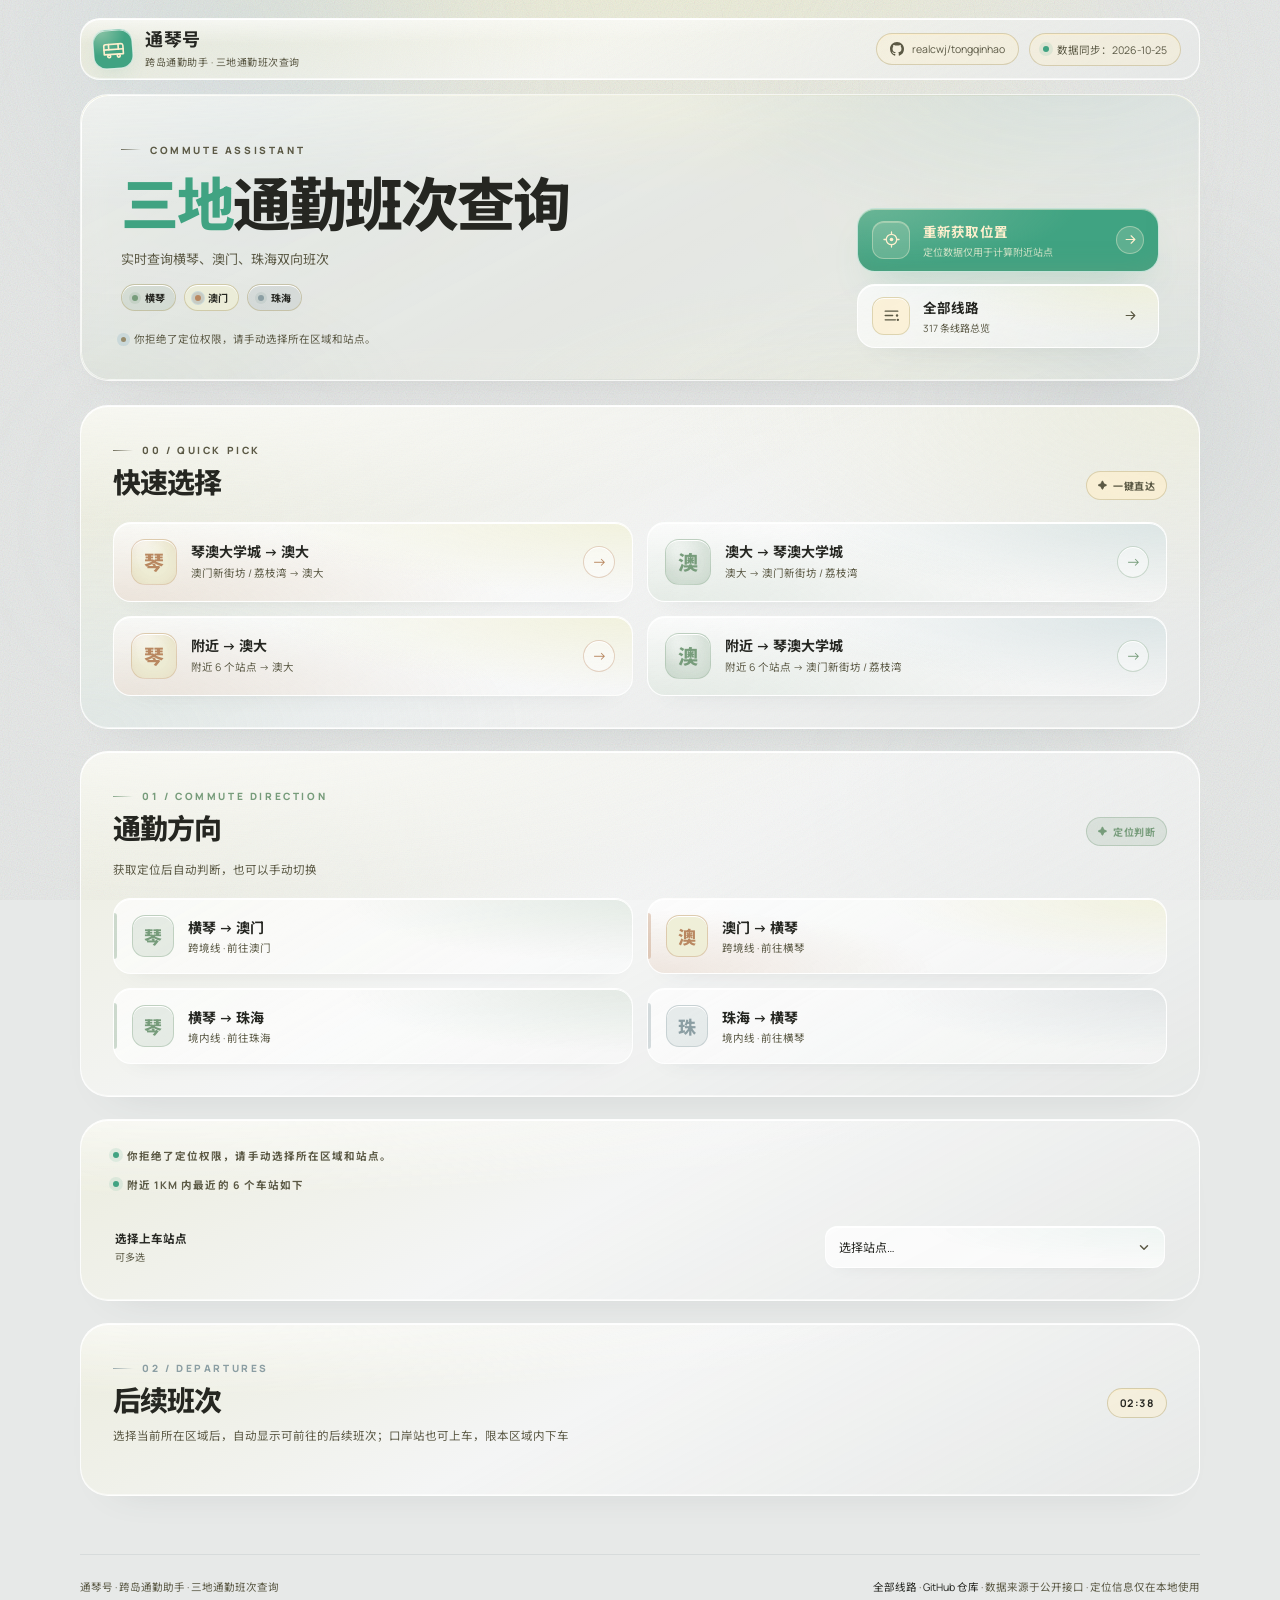
==== index.html @ 015ad330 "Add smooth expand and interaction animations Animate route and departure detail expansion with lazy " ====
<!doctype html>
<html lang="zh-CN">
<head>
  <meta charset="UTF-8" />
  <meta name="viewport" content="width=device-width, initial-scale=1.0" />
  <meta name="theme-color" content="#e7e9e8" />
  <meta name="color-scheme" content="light" />
  <meta name="description" content="通琴号跨境通勤实时站点与班次查询" />
  <title>通琴号 · 跨岛通勤助手</title>
  <link rel="preconnect" href="https://fonts.googleapis.com" />
  <link rel="preconnect" href="https://fonts.gstatic.com" crossorigin />
  <link href="https://fonts.googleapis.com/css2?family=Manrope:wght@400;500;600;700;800&family=Noto+Sans+SC:wght@400;500;600;700;800&display=swap" rel="stylesheet" />
  <link rel="stylesheet" href="styles.css?v=20261026-motion8" />
</head>
<body>
  <div class="ambient" aria-hidden="true">
    <span class="ambient__orb ambient__orb--mint"></span>
    <span class="ambient__orb ambient__orb--sky"></span>
    <span class="ambient__orb ambient__orb--lavender"></span>
    <span class="ambient__orb ambient__orb--peach"></span>
    <span class="ambient__orb ambient__orb--aqua"></span>
    <span class="ambient__orb ambient__orb--rose"></span>
  </div>
  <svg class="glass-defs" aria-hidden="true" focusable="false">
    <filter id="glass-distort" x="-15%" y="-15%" width="130%" height="130%">
      <feTurbulence type="fractalNoise" baseFrequency="0.006 0.011" numOctaves="2" seed="7" result="noise" />
      <feGaussianBlur in="noise" stdDeviation="1.4" result="soft" />
      <feDisplacementMap in="SourceGraphic" in2="soft" scale="30" xChannelSelector="R" yChannelSelector="G" />
    </filter>
  </svg>
  <div class="page-shell">
    <header class="hero">
      <nav class="topbar" aria-label="主导航">
        <a class="brand" href="./index.html" aria-label="通琴号首页">
          <span class="brand__mark" aria-hidden="true">
            <svg viewBox="0 0 24 24" fill="none" stroke="currentColor" stroke-width="1.7" stroke-linecap="round" stroke-linejoin="round" focusable="false">
              <path d="M4 6.5h16a2 2 0 0 1 2 2V17H2V8.5a2 2 0 0 1 2-2Z"></path>
              <path d="M2 12h20"></path>
              <path d="M7 6.5v5.5M17 6.5v5.5"></path>
              <circle cx="7" cy="18.8" r="1.5"></circle>
              <circle cx="17" cy="18.8" r="1.5"></circle>
            </svg>
          </span>
          <span>
            <strong>通琴号</strong>
            <small>跨岛通勤助手 · 三地通勤班次查询</small>
          </span>
        </a>
        <div class="topbar__actions">
          <a class="status-pill status-pill--link" href="https://github.com/realcwj/tongqinhao" target="_blank" rel="noopener">
            <svg class="status-pill__icon" viewBox="0 0 16 16" aria-hidden="true" focusable="false"><path fill="currentColor" d="M8 0C3.58 0 0 3.58 0 8c0 3.54 2.29 6.53 5.47 7.59.4.07.55-.17.55-.38 0-.19-.01-.82-.01-1.49-2.01.37-2.53-.49-2.69-.94-.09-.23-.48-.94-.82-1.13-.28-.15-.68-.52-.01-.53.63-.01 1.08.58 1.23.82.72 1.21 1.87.87 2.33.66.07-.52.28-.87.51-1.07-1.78-.2-3.64-.89-3.64-3.95 0-.87.31-1.59.82-2.15-.08-.2-.36-1.02.08-2.12 0 0 .67-.21 2.2.82.64-.18 1.32-.27 2-.27.68 0 1.36.09 2 .27 1.53-1.04 2.2-.82 2.2-.82.44 1.1.16 1.92.08 2.12.51.56.82 1.27.82 2.15 0 3.07-1.87 3.75-3.65 3.95.29.25.54.73.54 1.48 0 1.07-.01 1.93-.01 2.2 0 .21.15.46.55.38A8.012 8.012 0 0 0 16 8c0-4.42-3.58-8-8-8z"></path></svg>
            <span>realcwj/tongqinhao</span>
          </a>
          <a class="status-pill status-pill--link" data-sync-pill href="https://github.com/realcwj/tongqinhao/blob/main/processed.json" target="_blank" rel="noopener"><i></i><span data-sync-label>数据同步</span></a>
        </div>
      </nav>

      <div class="hero__content">
        <div class="hero__intro">
          <span class="section-kicker">COMMUTE ASSISTANT</span>
          <h1><em>三地</em>通勤班次查询</h1>
          <p>实时查询横琴、澳门、珠海双向班次</p>
          <div class="region-legend" aria-label="三地配色">
            <span class="region-legend__item region-legend__item--hengqin"><i></i>横琴</span>
            <span class="region-legend__item region-legend__item--macau"><i></i>澳门</span>
            <span class="region-legend__item region-legend__item--zhuhai"><i></i>珠海</span>
          </div>
        </div>
        <div class="hero-actions">
          <button class="location-button" id="locateButton" type="button">
            <span class="location-button__icon">
              <svg viewBox="0 0 24 24" fill="none" stroke="currentColor" stroke-width="1.6" stroke-linecap="round" aria-hidden="true" focusable="false"><circle cx="12" cy="12" r="6.6"/><path d="M12 2.5v3M12 18.5v3M2.5 12h3M18.5 12h3"/><circle cx="12" cy="12" r="2.3" fill="currentColor" stroke="none"/></svg>
            </span>
            <span><strong>刷新当前位置</strong><small>定位数据仅用于计算附近站点</small></span>
            <span class="location-button__arrow">
              <svg viewBox="0 0 24 24" fill="none" stroke="currentColor" stroke-width="1.8" stroke-linecap="round" stroke-linejoin="round" aria-hidden="true" focusable="false"><path d="M5 12h13M13 6l6 6-6 6"/></svg>
            </span>
          </button>
          <a class="routes-button" href="routes.html">
            <span class="routes-button__icon">
              <svg viewBox="0 0 24 24" fill="none" stroke="currentColor" stroke-width="1.6" stroke-linecap="round" stroke-linejoin="round" aria-hidden="true" focusable="false"><path d="M4 6.5h16M4 12h9.5M4 17.5h13"/><circle cx="19" cy="12" r="1.5" fill="currentColor" stroke="none"/><circle cx="20" cy="17.5" r="1.5" fill="currentColor" stroke="none"/></svg>
            </span>
            <span><strong>全部线路</strong><small id="routesButtonHint">线路总览</small></span>
            <span class="routes-button__arrow">
              <svg viewBox="0 0 24 24" fill="none" stroke="currentColor" stroke-width="1.8" stroke-linecap="round" stroke-linejoin="round" aria-hidden="true" focusable="false"><path d="M5 12h13M13 6l6 6-6 6"/></svg>
            </span>
          </a>
        </div>
        <div class="hero__hint" id="locationHint" data-config-text>开启定位后，为你推荐 {KM} 公里内最近的 {MAX} 个站点</div>
      </div>
    </header>

    <main class="main-content">
      <section class="section-block quick-section" aria-labelledby="quickTitle">
        <div class="section-heading">
          <div>
            <span class="section-kicker">00 / QUICK PICK</span>
            <h2 id="quickTitle">快速选择</h2>
          </div>
          <span class="ai-badge"><span>✦</span> 一键直达</span>
        </div>
        <div class="quick-actions">
          <button type="button" class="quick-option quick-option--macau" data-quick="university-to-uma">
            <span class="quick-option__flag">琴</span>
            <span><strong>琴澳大学城 → 澳大</strong><small>澳门新街坊 / 荔枝湾 → 澳大</small></span>
            <span class="quick-option__arrow">→</span>
          </button>
          <button type="button" class="quick-option quick-option--hengqin" data-quick="uma-to-university">
            <span class="quick-option__flag">澳</span>
            <span><strong>澳大 → 琴澳大学城</strong><small>澳大 → 澳门新街坊 / 荔枝湾</small></span>
            <span class="quick-option__arrow">→</span>
          </button>
          <button type="button" class="quick-option quick-option--macau quick-option--nearby" data-quick="nearby-to-uma">
            <span class="quick-option__flag">琴</span>
            <span><strong>附近 → 澳大</strong><small data-config-text>附近 {MAX} 个站点 → 澳大</small></span>
            <span class="quick-option__arrow">→</span>
          </button>
          <button type="button" class="quick-option quick-option--hengqin quick-option--nearby" data-quick="nearby-to-university">
            <span class="quick-option__flag">澳</span>
            <span><strong>附近 → 琴澳大学城</strong><small data-config-text>附近 {MAX} 个站点 → 澳门新街坊 / 荔枝湾</small></span>
            <span class="quick-option__arrow">→</span>
          </button>
        </div>
      </section>

      <section class="section-block region-section" aria-labelledby="regionTitle">
        <div class="section-heading">
          <div>
            <span class="section-kicker">01 / COMMUTE DIRECTION</span>
            <h2 id="regionTitle">通勤方向</h2>
          </div>
          <span class="ai-badge"><span>✦</span> 定位判断</span>
        </div>
        <p class="section-description" id="regionReason">获取定位后自动判断，也可以手动切换</p>
        <div class="direction-toggle" id="regionToggle" role="group" aria-label="出行方向">
          <button type="button" data-option="1-2" class="direction-option direction-option--hengqin">
            <span class="direction-option__flag">琴</span>
            <span><strong>横琴 → 澳门</strong><small>跨境线 · 前往澳门</small></span>
            <span class="direction-option__check">✓</span>
          </button>
          <button type="button" data-option="2-1" class="direction-option direction-option--macau">
            <span class="direction-option__flag">澳</span>
            <span><strong>澳门 → 横琴</strong><small>跨境线 · 前往横琴</small></span>
            <span class="direction-option__check">✓</span>
          </button>
          <button type="button" data-option="1-3" class="direction-option direction-option--hengqin">
            <span class="direction-option__flag">琴</span>
            <span><strong>横琴 → 珠海</strong><small>境内线 · 前往珠海</small></span>
            <span class="direction-option__check">✓</span>
          </button>
          <button type="button" data-option="3-1" class="direction-option direction-option--zhuhai">
            <span class="direction-option__flag">珠</span>
            <span><strong>珠海 → 横琴</strong><small>境内线 · 前往横琴</small></span>
            <span class="direction-option__check">✓</span>
          </button>
        </div>
      </section>

      <section class="section-block nearby-section" aria-labelledby="nearbyTitle">
        <div class="location-state" id="locationState" hidden>
          <span class="range-dot"></span>
          <span id="locationStateText">正在定位…</span>
        </div>

        <div class="section-heading section-heading--compact">
          <span class="range-label" data-config-text><span class="range-dot"></span> 附近 {KM}KM 内最近的 {MAX} 个车站如下</span>
        </div>

        <div class="empty-state" id="nearbyEmpty" hidden>
          <div class="empty-state__icon">⌁</div>
          <h3>附近暂无站点</h3>
          <p>请确认已允许浏览器访问定位，或尝试移动到通琴号站点附近。</p>
          <button class="text-button" id="retryLocationButton" type="button">重新获取位置 →</button>
        </div>

        <div class="station-grid" id="stationGrid"></div>

        <div class="manual-station" id="manualStationWrap">
          <div class="manual-station__label">
            <label for="stationPickerButton">选择上车站点</label>
            <small>可多选</small>
          </div>
          <div class="station-picker" id="stationPicker">
            <button class="station-picker__button" id="stationPickerButton" type="button" aria-expanded="false" aria-controls="stationPickerMenu">
              <span id="stationPickerValue">选择站点…</span>
              <span class="station-picker__chevron"><svg viewBox="0 0 16 16" fill="none" stroke="currentColor" stroke-width="1.7" stroke-linecap="round" stroke-linejoin="round" aria-hidden="true" focusable="false"><path d="m4 6.5 4 4 4-4"/></svg></span>
            </button>
            <div class="station-picker__menu" id="stationPickerMenu" hidden>
              <div class="station-picker__search">
                <span class="picker-search__icon"><svg viewBox="0 0 20 20" fill="none" stroke="currentColor" stroke-width="1.6" stroke-linecap="round" aria-hidden="true" focusable="false"><circle cx="9" cy="9" r="5.2"/><path d="m13 13 3.4 3.4"/></svg></span>
                <input id="stationPickerSearch" type="search" placeholder="搜索站点" autocomplete="off" />
              </div>
              <div class="station-picker__options" id="stationPickerOptions"></div>
            </div>
          </div>
        </div>

        <div class="manual-station manual-station--dropoff" id="manualDropOffWrap" hidden>
          <div class="manual-station__label">
            <label for="dropOffPickerButton">选择下车站点</label>
            <small>默认全部 · 可多选</small>
          </div>
          <div class="station-picker" id="dropOffPicker">
            <button class="station-picker__button" id="dropOffPickerButton" type="button" aria-expanded="false" aria-controls="dropOffPickerMenu">
              <span id="dropOffPickerValue">全部站点…</span>
              <span class="station-picker__chevron"><svg viewBox="0 0 16 16" fill="none" stroke="currentColor" stroke-width="1.7" stroke-linecap="round" stroke-linejoin="round" aria-hidden="true" focusable="false"><path d="m4 6.5 4 4 4-4"/></svg></span>
            </button>
            <div class="station-picker__menu" id="dropOffPickerMenu" hidden>
              <div class="station-picker__search">
                <span class="picker-search__icon"><svg viewBox="0 0 20 20" fill="none" stroke="currentColor" stroke-width="1.6" stroke-linecap="round" aria-hidden="true" focusable="false"><circle cx="9" cy="9" r="5.2"/><path d="m13 13 3.4 3.4"/></svg></span>
                <input id="dropOffPickerSearch" type="search" placeholder="搜索站点" autocomplete="off" />
              </div>
              <div class="station-picker__options" id="dropOffPickerOptions"></div>
            </div>
          </div>
        </div>
      </section>

      <section class="section-block departures-section" aria-labelledby="departuresTitle">
        <div class="section-heading section-heading--departures">
          <div>
            <span class="section-kicker">02 / DEPARTURES</span>
            <h2 id="departuresTitle">后续班次</h2>
          </div>
          <span class="clock-label" id="currentTime">--:--</span>
        </div>

        <p class="section-description departure-direction-note" id="departureDirectionNote">选择当前所在区域后，自动显示可前往的后续班次；口岸站也可上车，限本区域内下车</p>
        <div class="selected-context" id="selectedContext"></div>
        <div class="departure-list" id="departureList"></div>
        <div class="empty-state empty-state--compact" id="departureEmpty" hidden>
          <div class="empty-state__icon">☼</div>
          <h3>今天暂无后续班次</h3>
          <p>可以切换方向或选择其他站点试试。</p>
        </div>
      </section>
    </main>

    <footer class="footer">
      <span>通琴号 · 跨岛通勤助手 · 三地通勤班次查询</span>
      <span><a href="routes.html">全部线路</a> · <a href="https://github.com/realcwj/tongqinhao" target="_blank" rel="noopener">GitHub 仓库</a> · 数据来源于公开接口 · 定位信息仅在本地使用</span>
    </footer>
  </div>

  <script src="config.js?v=20261026-palette-unify1" defer></script>
  <script src="app-v2.js?v=20261026-motion4" defer></script>
</body>
</html>
---- styles.css ----
/* ============================================================
   通琴号 · 宋瓷雅色
   色卡：#8B9EA3 / #C3D5D7 / #879F88 / #40A382 / #779C7B
        #EFEFD5 / #E7E9E8 / #888888 / #B98861 / #9C9253 / #252621
        强调色阶：#5B5945 / #978B6B / #B6A97B / #FDEFCD
   ============================================================ */

:root {
  color-scheme: light;

  --font-sans: "Manrope", "Noto Sans SC", -apple-system, BlinkMacSystemFont, "Segoe UI", sans-serif;

  --porcelain: #e7e9e8;
  --mist: #c3d5d7;
  --cream: #efefd5;
  --sage: #879f88;
  --jade: #40a382;
  --bluegray: #8b9ea3;
  --olive: #9c9253;
  --terracotta: #b98861;
  --gray: #888888;

  /* 深橄榄强调色阶：用于避免浅色文字看不清 */
  --olive-deep: #5b5945;
  --olive-mid: #978b6b;
  --sand: #b6a97b;
  --paper-warm: #fdefcd;

  /* 文本：正文使用 #252621，辅助文字使用深橄榄 */
  --ink: #252621;
  --ink-soft: #252621;
  --muted: #5b5945;
  --faint: #978b6b;
  --line: rgba(91, 89, 69, .16);

  /* 统一选中态：任何可选项选中后都是同一种实心玉绿 */
  --selected-fill: var(--jade);
  --selected-text: var(--paper-warm);
  --selected-subtext: var(--cream);
  --selected-shadow: rgba(37, 38, 33, .24);

  --macau: var(--jade);
  --macau-deep: var(--jade);
  --macau-fill: var(--jade);
  --macau-fill-deep: var(--sage);
  --macau-soft: rgba(64, 163, 130, .14);
  --macau-border: rgba(64, 163, 130, .34);

  --hengqin: #779c7b;
  --hengqin-deep: #779c7b;
  --hengqin-fill: #779c7b;
  --hengqin-fill-deep: #879f88;
  --hengqin-soft: rgba(119, 156, 123, .16);
  --hengqin-border: rgba(119, 156, 123, .34);

  --zhuhai: var(--bluegray);
  --zhuhai-deep: var(--bluegray);
  --zhuhai-fill: var(--bluegray);
  --zhuhai-fill-deep: var(--bluegray);
  --zhuhai-soft: rgba(139, 158, 163, .18);
  --zhuhai-border: rgba(139, 158, 163, .34);

  --gold: var(--olive-deep);
  --gold-bright: var(--olive-mid);
  --gold-soft: rgba(253, 239, 205, .72);
  --gold-border: rgba(182, 169, 123, .45);

  --region-macau: var(--terracotta);
  --region-macau-deep: var(--terracotta);
  --region-macau-fill: var(--terracotta);
  --region-macau-fill-deep: var(--terracotta);
  --region-macau-soft: rgba(185, 136, 97, .18);
  --region-macau-border: rgba(185, 136, 97, .36);

  --danger: var(--terracotta);
  --radius-xl: 28px;
  --radius-lg: 22px;
  --radius-md: 16px;
  --radius-sm: 12px;

  --glass-blur: blur(14px) saturate(130%) brightness(1.02);
  --glass-shadow:
    inset 0 1px 0 rgba(239, 239, 213, .95),
    inset 0 -1px 0 rgba(231, 233, 232, .6),
    inset 0 0 0 1px rgba(239, 239, 213, .32),
    0 30px 60px -40px rgba(136, 136, 136, .2),
    0 8px 18px -14px rgba(136, 136, 136, .1);
  --ease: cubic-bezier(.22, .61, .36, 1);

  font-family: var(--font-sans);
}

* { box-sizing: border-box; }

html {
  background: #e7e9e8;
  scroll-behavior: smooth;
}

body {
  min-height: 100vh;
  margin: 0;
  color: var(--ink);
  background: transparent;
  font-family: var(--font-sans);
  -webkit-font-smoothing: antialiased;
  text-rendering: optimizeLegibility;
}

button, select { font: inherit; }
button {
  padding: 0;
  border: 0;
  color: inherit;
  background: none;
  cursor: pointer;
}
a { color: inherit; text-decoration: none; }
button,
a {
  -webkit-tap-highlight-color: transparent;
  touch-action: manipulation;
}
svg { display: block; }
[hidden] { display: none !important; }

::selection {
  color: var(--cream);
  background: rgba(64, 163, 130, .8);
}

:where(a, button, input):focus-visible {
  outline: 2px solid var(--gold);
  outline-offset: 3px;
}

.glass-defs {
  position: absolute;
  width: 0;
  height: 0;
  overflow: hidden;
}

/* ============================================================
   背景：宋瓷青灰、奶油与玉色，克制不堆砌
   ============================================================ */

.ambient {
  position: fixed;
  inset: 0;
  z-index: -1;
  overflow: hidden;
  pointer-events: none;
  background:
    radial-gradient(120% 92% at 50% -16%, #efefd5 0%, #e7e9e8 40%, #e7e9e8 100%);
}

.ambient::before {
  content: "";
  position: absolute;
  inset: 0;
  background:
    radial-gradient(58% 44% at 50% -14%, rgba(239, 239, 213, .62), transparent 70%);
}

.ambient::after {
  content: "";
  position: absolute;
  inset: 0;
  background-image:
    repeating-radial-gradient(circle at 14% 16%, rgba(84, 104, 106, .045) 0 1px, transparent 1px 62px),
    repeating-radial-gradient(circle at 86% 78%, rgba(136, 136, 136, .04) 0 1px, transparent 1px 84px),
    url("data:image/svg+xml,%3Csvg xmlns='http://www.w3.org/2000/svg' width='180' height='180'%3E%3Cfilter id='n'%3E%3CfeTurbulence type='fractalNoise' baseFrequency='0.86' numOctaves='2' stitchTiles='stitch'/%3E%3C/filter%3E%3Crect width='180' height='180' filter='url(%23n)' opacity='0.55'/%3E%3C/svg%3E");
  background-size: auto, auto, 180px 180px;
  opacity: .32;
  mix-blend-mode: multiply;
}

.ambient__orb {
  position: absolute;
  border-radius: 50%;
  filter: blur(58px);
  will-change: transform;
  transform: translateZ(0);
}

.ambient__orb--mint {
  top: -16vw;
  left: 1vw;
  width: min(38vw, 540px);
  aspect-ratio: 1;
  opacity: .42;
  background: radial-gradient(circle at 48% 48%, rgba(195, 213, 215, .9), rgba(195, 213, 215, .24) 56%, transparent 74%);
  animation: orbDriftA 38s ease-in-out infinite alternate;
}

.ambient__orb--sky {
  top: -12vh;
  right: 5vw;
  width: min(36vw, 520px);
  aspect-ratio: 1;
  opacity: .2;
  background: radial-gradient(circle at 50% 50%, rgba(239, 239, 213, .8), rgba(239, 239, 213, .2) 56%, transparent 74%);
  animation: orbDriftB 44s ease-in-out infinite alternate;
}

.ambient__orb--lavender {
  top: 25vh;
  right: -4vw;
  width: min(30vw, 430px);
  aspect-ratio: 1;
  opacity: .18;
  background: radial-gradient(circle at 50% 50%, rgba(139, 158, 163, .82), rgba(139, 158, 163, .2) 56%, transparent 74%);
  animation: orbDriftC 40s ease-in-out infinite alternate;
}

.ambient__orb--peach {
  top: 35vh;
  left: -2vw;
  width: min(32vw, 460px);
  aspect-ratio: 1;
  opacity: .05;
  background: radial-gradient(circle at 50% 50%, rgba(195, 213, 215, .72), rgba(195, 213, 215, .16) 56%, transparent 74%);
  animation: orbDriftB 46s ease-in-out infinite alternate-reverse;
}

.ambient__orb--aqua {
  top: 66vh;
  right: 7vw;
  width: min(30vw, 430px);
  aspect-ratio: 1;
  opacity: .05;
  background: radial-gradient(circle at 50% 50%, rgba(139, 158, 163, .7), rgba(139, 158, 163, .16) 56%, transparent 74%);
  animation: orbDriftC 42s ease-in-out infinite alternate;
}

.ambient__orb--rose {
  top: 82vh;
  left: 11vw;
  width: min(24vw, 360px);
  aspect-ratio: 1;
  opacity: .04;
  background: radial-gradient(circle at 50% 50%, rgba(139, 158, 163, .7), rgba(139, 158, 163, .16) 56%, transparent 74%);
  animation: orbDriftA 48s ease-in-out infinite alternate-reverse;
}

@keyframes orbDriftA {
  from { transform: translate3d(-2%, -2%, 0) scale(1); }
  to { transform: translate3d(5%, 4%, 0) scale(1.08); }
}
@keyframes orbDriftB {
  from { transform: translate3d(2%, -3%, 0) scale(1.04); }
  to { transform: translate3d(-5%, 4%, 0) scale(1); }
}
@keyframes orbDriftC {
  from { transform: translate3d(-3%, 2%, 0) scale(1.02); }
  to { transform: translate3d(4%, -4%, 0) scale(1.09); }
}

@keyframes uiRise {
  from { opacity: 0; transform: translateY(14px); }
  to { opacity: 1; transform: none; }
}

@keyframes panelIn {
  from { opacity: 0; transform: translateY(-6px); }
  to { opacity: 1; transform: none; }
}

@keyframes checkPop {
  from { opacity: 0; transform: translateX(-2px) scale(.5); }
  to { opacity: 1; transform: none; }
}

@keyframes softIn {
  from { opacity: .45; transform: translateY(6px); }
  to { opacity: 1; transform: none; }
}

.page-shell {
  min-height: 100vh;
  padding-bottom: 12px;
}

/* ============================================================
   玻璃面板
   ============================================================ */

.hero__content,
.routes-hero__content,
.route-toolbar {
  position: relative;
  border: 1px solid rgba(255, 255, 255, .62);
  background:
    radial-gradient(130% 100% at 6% -18%, rgba(255, 255, 255, .55), rgba(255, 255, 255, 0) 56%),
    radial-gradient(80% 95% at 100% 112%, rgba(195, 213, 215, .16), rgba(195, 213, 215, 0) 62%),
    linear-gradient(152deg, rgba(255, 255, 255, .18), rgba(255, 255, 255, .04) 52%, rgba(255, 255, 255, .10)),
    rgba(239, 239, 213, .10);
  box-shadow: var(--glass-shadow);
  backdrop-filter: var(--glass-blur);
  -webkit-backdrop-filter: var(--glass-blur);
}

.hero__content::before,
.routes-hero__content::before,
.route-toolbar::before {
  content: "";
  position: absolute;
  inset: 0;
  z-index: 3;
  padding: 1px;
  border-radius: inherit;
  background: linear-gradient(135deg,
    rgba(255, 255, 255, 1),
    rgba(255, 255, 255, .48) 28%,
    rgba(84, 104, 106, .10) 64%,
    rgba(255, 255, 255, .78));
  -webkit-mask: linear-gradient(#000 0 0) content-box, linear-gradient(#000 0 0);
  -webkit-mask-composite: xor;
  mask: linear-gradient(#000 0 0) content-box, linear-gradient(#000 0 0);
  mask-composite: exclude;
  pointer-events: none;
}

/* 只用折射点缀关键玻璃面，避免每个面板都叠加滤镜 */
@supports (backdrop-filter: url(#glass-distort)) {
  .hero__content,
  .routes-hero__content {
    backdrop-filter: url(#glass-distort) blur(14px) saturate(140%) brightness(1.02);
    -webkit-backdrop-filter: url(#glass-distort) blur(14px) saturate(140%) brightness(1.02);
  }
}

/* 瓷面：近不透明的淡奶油 / 青灰渐变，无 backdrop-filter */
.topbar,
.section-block {
  position: relative;
  border: 1px solid rgba(255, 255, 255, .85);
  background:
    radial-gradient(120% 100% at 8% -18%, rgba(255, 255, 255, .9), transparent 60%),
    linear-gradient(152deg, rgba(239, 239, 213, .55), rgba(255, 255, 255, .55) 46%, rgba(231, 233, 232, .72));
  box-shadow:
    inset 0 1px 0 #fff,
    inset 0 -1px 0 rgba(255, 255, 255, .55),
    0 22px 44px -38px rgba(66, 84, 86, .24);
}

/* ============================================================
   顶栏 / 品牌
   ============================================================ */

.hero,
.routes-hero { position: relative; }

.topbar {
  display: flex;
  align-items: center;
  justify-content: space-between;
  gap: 18px;
  width: min(1120px, calc(100% - 40px));
  margin: 18px auto 0;
  padding: 10px 18px 10px 12px;
  border-radius: 20px;
}

.topbar__actions {
  display: flex;
  align-items: center;
  gap: 10px;
  min-width: 0;
}

.brand {
  display: inline-flex;
  align-items: center;
  gap: 12px;
  min-width: 0;
  color: var(--ink);
  text-decoration: none;
}

.brand > span:last-child { min-width: 0; }

.brand__mark {
  display: grid;
  place-items: center;
  flex: none;
  width: 40px;
  height: 40px;
  border: 1px solid rgba(255, 255, 255, .72);
  border-radius: 13px;
  color: var(--selected-text);
  background:
    radial-gradient(120% 120% at 20% 0%, rgba(239, 239, 213, .42), transparent 55%),
    #40a382;
  box-shadow:
    inset 0 1px 0 rgba(255, 255, 255, .65),
    0 10px 22px -12px rgba(64, 163, 130, .42);
  transform: rotate(-4deg);
  transition: transform .3s var(--ease);
}

.brand:hover .brand__mark { transform: rotate(0deg) scale(1.03); }

.brand__mark svg { width: 23px; height: 23px; }

.brand strong {
  display: block;
  color: var(--ink);
  font-size: 18px;
  letter-spacing: .03em;
  line-height: 1.2;
}

.brand small {
  display: block;
  margin-top: 3px;
  overflow: hidden;
  color: var(--muted);
  font-size: 10px;
  letter-spacing: .05em;
  text-overflow: ellipsis;
  white-space: nowrap;
}

.status-pill {
  display: flex;
  align-items: center;
  gap: 8px;
  border: 1px solid rgba(182, 169, 123, .48);
  border-radius: 999px;
  padding: 8px 13px;
  color: var(--muted);
  background: rgba(253, 239, 205, .4);
  box-shadow: inset 0 1px 0 rgba(253, 239, 205, .9);
  font-size: 10.5px;
  white-space: nowrap;
}

.status-pill--link {
  text-decoration: none;
  transition: color .22s, border-color .22s, background .22s, box-shadow .22s;
}

.status-pill--link:hover {
  color: var(--macau-deep);
  border-color: rgba(64, 163, 130, .35);
  background: rgba(255, 255, 255, .7);
  box-shadow:
    inset 0 1px 0 #fff,
    0 12px 24px -16px rgba(64, 163, 130, .35);}

.status-pill__icon { width: 14px; height: 14px; flex: none; }

.status-pill i,
.range-dot {
  display: inline-block;
  width: 6px;
  height: 6px;
  flex: none;
  border-radius: 50%;
  background: var(--macau);
  box-shadow: 0 0 0 4px rgba(64, 163, 130, .12);
}

.status-pill i { animation: livePulse 2.6s ease-in-out infinite; }

@keyframes livePulse {
  0%, 100% { box-shadow: 0 0 0 4px rgba(64, 163, 130, .12); }
  50% { box-shadow: 0 0 0 7px rgba(64, 163, 130, .03); }
}

/* ============================================================
   Hero
   ============================================================ */

.hero__content,
.routes-hero__content {
  width: min(1120px, calc(100% - 40px));
  margin: 14px auto 0;
  padding: 38px 40px 32px;
  border-radius: var(--radius-xl);
}

.hero__content {
  display: grid;
  grid-template-columns: minmax(0, 1fr) 302px;
  grid-template-areas:
    "intro actions"
    "hint actions";
  align-items: end;
  column-gap: 48px;
}

.hero__content::after,
.routes-hero__content::after {
  content: "";
  position: absolute;
  inset: 0;
  z-index: 0;
  border-radius: inherit;
  background:
    radial-gradient(58% 92% at 88% -6%, rgba(195, 213, 215, .4), transparent 60%),
    radial-gradient(46% 72% at 0% 104%, rgba(119, 156, 123, .08), transparent 66%),
    radial-gradient(50% 70% at 68% 112%, rgba(239, 239, 213, .3), transparent 66%);
  pointer-events: none;
}

.hero__content > *,
.routes-hero__content > * {
  position: relative;
  z-index: 1;
}

.hero__intro { grid-area: intro; min-width: 0; }

.section-kicker {
  display: inline-flex;
  align-items: center;
  gap: 9px;
  color: var(--gold);
  font-size: 10px;
  font-weight: 800;
  letter-spacing: .26em;
  white-space: nowrap;
}

.section-kicker::before {
  content: "";
  width: 20px;
  height: 1px;
  flex: none;
  background: linear-gradient(90deg, currentColor, transparent);
  opacity: .85;
}

h1, h2, h3, p { margin: 0; }

h1 {
  max-width: 660px;
  margin-top: 16px;
  color: var(--ink);
  font-size: clamp(34px, 4.6vw, 58px);
  font-weight: 800;
  line-height: 1.06;
  letter-spacing: -.035em;
  text-wrap: balance;
}

h1 em {
  color: var(--macau-deep);
  font-style: normal;
}

.hero__intro p {
  max-width: 520px;
  margin-top: 14px;
  color: var(--muted);
  font-size: 13px;
  line-height: 1.7;
}

.region-legend {
  display: flex;
  flex-wrap: wrap;
  gap: 8px;
  margin-top: 14px;
}

.region-legend__item {
  display: inline-flex;
  align-items: center;
  gap: 7px;
  padding: 5px 10px;
  border: 1px solid rgba(182, 169, 123, .5);
  border-radius: 999px;
  color: var(--ink-soft);
  background: rgba(255, 255, 255, .38);
  box-shadow: inset 0 1px 0 #fff;
  font-size: 10px;
  font-weight: 700;
}

.region-legend__item i {
  width: 6px;
  height: 6px;
  flex: none;
  border-radius: 50%;
  background: var(--hengqin);
  box-shadow: 0 0 0 3px var(--hengqin-soft);
}

.region-legend__item--macau i {
  background: var(--region-macau);
  box-shadow:
    0 0 0 3px var(--region-macau-soft),
    0 0 0 4px rgba(195, 213, 215, .8);
}

.region-legend__item--hengqin {
  background: rgba(119, 156, 123, .14);
}

.region-legend__item--macau {
  background: rgba(239, 239, 213, .72);
}

.region-legend__item--zhuhai {
  background: rgba(139, 158, 163, .16);
}

.region-legend__item--zhuhai i {
  background: var(--zhuhai);
  box-shadow: 0 0 0 3px var(--zhuhai-soft);
}

.hero-actions {
  grid-area: actions;
  display: flex;
  flex-direction: column;
  gap: 12px;
  min-width: 0;
}

.hero-actions .location-button,
.hero-actions .routes-button {
  width: 100%;
  flex: none;
}

.location-button,
.routes-button {
  position: relative;
  display: flex;
  align-items: center;
  gap: 13px;
  min-width: 0;
  border-radius: 18px;
  padding: 12px 14px;
  text-align: left;
  overflow: hidden;
  transition: transform .26s var(--ease), box-shadow .26s var(--ease), border-color .26s, background .26s;
}

.location-button {
  border: 1px solid rgba(255, 255, 255, .68);
  color: var(--selected-text);
  background:
    radial-gradient(130% 170% at 0% 0%, rgba(239, 239, 213, .24), transparent 56%),
    var(--selected-fill);
  box-shadow:
    inset 0 1px 0 rgba(239, 239, 213, .55),
    inset 0 -18px 30px -24px rgba(119, 156, 123, .5),
    0 20px 40px -20px rgba(64, 163, 130, .4);
}

.location-button:hover {
  transform: translateY(-2px);
  box-shadow:
    inset 0 1px 0 rgba(255, 255, 255, .65),
    inset 0 -18px 30px -24px rgba(0, 62, 48, .8),
    0 26px 48px -20px rgba(64, 163, 130, .5);
}

.location-button:disabled {
  cursor: progress;
  opacity: .82;
  transform: none;
}

.location-button__icon,
.routes-button__icon {
  display: grid;
  place-items: center;
  flex: none;
  width: 38px;
  height: 38px;
  border-radius: 12px;
}

.location-button__icon {
  border: 1px solid rgba(239, 239, 213, .4);
  background: rgba(239, 239, 213, .18);
  box-shadow: inset 0 1px 0 rgba(239, 239, 213, .35);
  color: var(--selected-text);
}

.location-button__icon svg { width: 19px; height: 19px; }

.location-button > span:nth-child(2),
.routes-button > span:nth-child(2) {
  min-width: 0;
  overflow: hidden;
}

.location-button strong,
.location-button small,
.routes-button strong,
.routes-button small { display: block; }

.location-button strong,
.routes-button strong {
  overflow: hidden;
  font-size: 13.5px;
  letter-spacing: .01em;
  text-overflow: ellipsis;
  white-space: nowrap;
}

.location-button strong { color: var(--selected-text); }

.location-button small {
  margin-top: 3px;
  overflow: hidden;
  color: rgba(239, 239, 213, .8);
  font-size: 10px;
  text-overflow: ellipsis;
  white-space: nowrap;
}

.location-button__arrow,
.routes-button__arrow {
  display: grid;
  place-items: center;
  flex: none;
  width: 28px;
  height: 28px;
  margin-left: auto;
  border-radius: 50%;
  transition: transform .26s var(--ease), background .26s;
}

.location-button__arrow {
  border: 1px solid rgba(239, 239, 213, .4);
  color: var(--selected-text);
  background: rgba(239, 239, 213, .18);
}

.location-button__arrow svg,
.routes-button__arrow svg { width: 15px; height: 15px; }

.location-button:hover .location-button__arrow,
.routes-button:hover .routes-button__arrow { transform: translateX(2px); }

.routes-button {
  border: 1px solid rgba(255, 255, 255, .9);
  color: var(--ink);
  text-decoration: none;
  background:
    radial-gradient(120% 150% at 100% 0%, rgba(239, 239, 213, .7), transparent 58%),
    linear-gradient(150deg, rgba(255, 255, 255, .68), rgba(255, 255, 255, .4));
  box-shadow:
    inset 0 1px 0 #fff,
    0 16px 32px -26px rgba(66, 84, 86, .3);
}

.routes-button:hover {
  transform: translateY(-2px);
  border-color: rgba(156, 146, 83, .36);
  background:
    radial-gradient(120% 150% at 100% 0%, rgba(239, 239, 213, .9), transparent 58%),
    linear-gradient(150deg, rgba(255, 255, 255, .78), rgba(255, 255, 255, .5));
  box-shadow:
    inset 0 1px 0 #fff,
    0 22px 40px -24px rgba(66, 84, 86, .3);
}

.routes-button__icon {
  border: 1px solid rgba(156, 146, 83, .3);
  color: var(--gold);
  background: var(--gold-soft);
  box-shadow: inset 0 1px 0 rgba(255, 255, 255, .8);
}

.routes-button__icon svg { width: 19px; height: 19px; }

.routes-button strong { color: var(--ink); }

.routes-button small {
  margin-top: 3px;
  overflow: hidden;
  color: var(--muted);
  font-size: 10px;
  text-overflow: ellipsis;
  white-space: nowrap;
}

.routes-button__arrow { color: var(--gold); }

.hero__hint {
  grid-area: hint;
  display: flex;
  align-items: center;
  gap: 8px;
  margin-top: 20px;
  color: var(--muted);
  font-size: 10.5px;
  line-height: 1.6;
}

.hero__hint::before {
  content: "";
  width: 5px;
  height: 5px;
  flex: none;
  border-radius: 50%;
  background: var(--gold-bright);
  box-shadow: 0 0 0 4px rgba(195, 213, 215, .8);
}

/* ============================================================
   主体
   ============================================================ */

.main-content {
  display: grid;
  gap: 22px;
  width: min(1120px, calc(100% - 40px));
  margin: 24px auto 0;
  padding: 0 0 58px;
}

.section-block {
  margin: 0;
  padding: 28px 32px 32px;
  border-radius: var(--radius-xl);
}

.section-block > * {
  position: relative;
  z-index: 1;
}

/* 附近站点面板需要盖住下方班次面板，避免展开的站点菜单被遮住 */
.nearby-section { z-index: 5; }

.section-heading {
  display: flex;
  align-items: flex-end;
  justify-content: space-between;
  gap: 20px;
  margin-bottom: 22px;
}

.section-heading--compact { margin-bottom: 16px; }

h2 {
  margin-top: 9px;
  color: var(--ink);
  font-size: clamp(22px, 2.3vw, 28px);
  font-weight: 800;
  letter-spacing: -.03em;
  line-height: 1.2;
}

.range-label,
.clock-label {
  display: inline-flex;
  align-items: center;
  gap: 8px;
  color: var(--muted);
  font-size: 10.5px;
  font-weight: 700;
  letter-spacing: .1em;
}

.clock-label {
  padding: 7px 12px;
  border: 1px solid rgba(182, 169, 123, .5);
  border-radius: 999px;
  color: var(--ink-soft);
  background: rgba(253, 239, 205, .5);
  box-shadow: inset 0 1px 0 rgba(253, 239, 205, .9);
  font-variant-numeric: tabular-nums;
  letter-spacing: .04em;
}

.location-state {
  display: flex;
  align-items: center;
  gap: 8px;
  margin: 0 0 14px;
  color: var(--muted);
  font-size: 10.5px;
  font-weight: 700;
  letter-spacing: .1em;
}

.ai-badge {
  display: inline-flex;
  align-items: center;
  gap: 6px;
  padding: 6px 11px;
  border: 1px solid var(--gold-border);
  border-radius: 999px;
  color: var(--gold);
  background: var(--gold-soft);
  font-size: 10px;
  font-weight: 700;
  letter-spacing: .04em;
  white-space: nowrap;
}

.ai-badge span { font-size: 9px; }

.section-description {
  margin: -8px 0 18px;
  color: var(--muted);
  font-size: 11.5px;
  line-height: 1.7;
}

.region-section .section-kicker { color: var(--hengqin-deep); }

.region-section .ai-badge {
  color: var(--hengqin-deep);
  border-color: var(--hengqin-border);
  background: var(--hengqin-soft);
}

.departures-section .section-kicker { color: var(--zhuhai-deep); }

.routes-main .route-results-heading .section-kicker { color: var(--zhuhai-deep); }

/* ============================================================
   快速选择
   ============================================================ */

.quick-section {
  background:
    radial-gradient(120% 90% at 8% -16%, rgba(255, 255, 255, .9), transparent 58%),
    radial-gradient(85% 120% at 100% 0%, rgba(239, 239, 213, .5), transparent 56%),
    radial-gradient(70% 110% at 0% 100%, rgba(195, 213, 215, .35), transparent 60%),
    linear-gradient(152deg, rgba(239, 239, 213, .6), rgba(255, 255, 255, .55) 48%, rgba(231, 233, 232, .74));
}

.quick-actions {
  display: grid;
  grid-template-columns: repeat(2, minmax(0, 1fr));
  gap: 14px;
}

.quick-option {
  --accent: var(--hengqin);
  --accent-soft: var(--hengqin-soft);
  --accent-border: var(--hengqin-border);
  position: relative;
  display: flex;
  align-items: center;
  gap: 14px;
  min-width: 0;
  padding: 16px 17px;
  border: 1px solid rgba(255, 255, 255, .9);
  border-radius: 18px;
  color: var(--ink);
  background:
    radial-gradient(120% 160% at 100% 0%, var(--accent-soft), transparent 58%),
    linear-gradient(150deg, rgba(255, 255, 255, .68), rgba(255, 255, 255, .42));
  box-shadow:
    inset 0 1px 0 #fff,
    0 14px 26px -24px rgba(66, 84, 86, .24);
  text-align: left;
  overflow: hidden;
  transition: transform .24s var(--ease), border-color .24s, box-shadow .24s, background .24s;
}

.quick-option--macau {
  --accent: var(--region-macau);
  --accent-soft: var(--region-macau-soft);
  --accent-border: var(--region-macau-border);
  background:
    radial-gradient(120% 160% at 100% 0%, rgba(239, 239, 213, .75), transparent 58%),
    radial-gradient(120% 160% at 0% 100%, var(--region-macau-soft), transparent 64%),
    linear-gradient(150deg, rgba(255, 255, 255, .7), rgba(255, 255, 255, .44));
}

.quick-option--hengqin {
  --accent: var(--hengqin);
  --accent-soft: var(--hengqin-soft);
  --accent-border: var(--hengqin-border);
  background:
    radial-gradient(120% 160% at 100% 0%, rgba(195, 213, 215, .5), transparent 60%),
    radial-gradient(120% 160% at 0% 100%, var(--hengqin-soft), transparent 64%),
    linear-gradient(150deg, rgba(255, 255, 255, .7), rgba(255, 255, 255, .44));
}

.quick-option:hover {
  transform: translateY(-2px);
  border-color: var(--accent-border);
  box-shadow:
    inset 0 1px 0 #fff,
    0 22px 38px -26px rgba(66, 84, 86, .3),
    0 0 0 1px var(--accent-soft);
}

.quick-option > span:not(.quick-option__flag):not(.quick-option__arrow) {
  min-width: 0;
}

.quick-option strong,
.quick-option small {
  display: block;
  overflow: hidden;
  text-overflow: ellipsis;
}

.quick-option strong {
  color: var(--ink);
  font-size: 14px;
  line-height: 1.4;
  white-space: normal;
}

.quick-option small {
  margin-top: 4px;
  color: var(--muted);
  font-size: 10.5px;
  line-height: 1.5;
}

.quick-option__flag {
  display: grid;
  place-items: center;
  flex: none;
  width: 46px;
  height: 46px;
  border: 1px solid var(--accent-border);
  border-radius: 14px;
  color: var(--accent);
  background:
    radial-gradient(120% 120% at 20% 0%, rgba(255, 255, 255, .8), transparent 60%),
    rgba(119, 156, 123, .16);
  box-shadow:
    inset 0 1px 0 #fff,
    inset 0 0 18px var(--accent-soft);
  font-size: 20px;
  font-weight: 800;
}

.quick-option--macau .quick-option__flag {
  color: var(--region-macau-deep);
  border-color: var(--region-macau-border);
  background:
    radial-gradient(120% 120% at 20% 0%, rgba(255, 255, 255, .8), transparent 60%),
    rgba(239, 239, 213, .9);
  box-shadow:
    inset 0 1px 0 #fff,
    inset 0 0 20px rgba(185, 136, 97, .16);
}

.quick-option__arrow {
  display: grid;
  place-items: center;
  flex: none;
  width: 32px;
  height: 32px;
  margin-left: auto;
  border: 1px solid var(--accent-border);
  border-radius: 50%;
  color: var(--accent);
  background: rgba(255, 255, 255, .4);
  box-shadow: inset 0 1px 0 #fff;
  font-size: 15px;
  transition: background .24s, color .24s, transform .24s var(--ease);
}

.quick-option:hover .quick-option__arrow {
  color: var(--selected-text);
  background: var(--accent);
  transform: translateX(2px);
}

/* ============================================================
   当前区域 / 方向
   ============================================================ */

.direction-toggle {
  display: grid;
  grid-template-columns: repeat(2, minmax(0, 1fr));
  gap: 14px;
}

.direction-option {
  --accent: var(--hengqin);
  --accent-soft: var(--hengqin-soft);
  --accent-border: var(--hengqin-border);
  --accent-fill: var(--hengqin-fill);
  --accent-fill-deep: var(--hengqin-fill-deep);
  position: relative;
  display: flex;
  align-items: center;
  gap: 14px;
  min-width: 0;
  padding: 16px 18px;
  border: 1px solid rgba(255, 255, 255, .9);
  border-radius: 18px;
  color: var(--ink);
  background:
    radial-gradient(90% 140% at 100% 0%, var(--accent-soft), transparent 62%),
    linear-gradient(150deg, rgba(255, 255, 255, .68), rgba(255, 255, 255, .42));
  box-shadow:
    inset 0 1px 0 #fff,
    0 14px 26px -24px rgba(66, 84, 86, .22);
  text-align: left;
  overflow: hidden;
  transition: transform .22s var(--ease), border-color .22s, box-shadow .22s, color .22s;
}

.direction-option > * {
  position: relative;
  z-index: 1;
}

.direction-option::after {
  content: "";
  position: absolute;
  inset: 0;
  z-index: 0;
  border-radius: inherit;
  background: var(--selected-fill);
  opacity: 0;
  transform: scale(.985);
  pointer-events: none;
  transition: opacity .28s var(--ease), transform .32s var(--ease);
}

.direction-option.is-selected::after {
  opacity: 1;
  transform: none;
}

.direction-option--macau {
  --accent: var(--region-macau);
  --accent-soft: var(--region-macau-soft);
  --accent-border: var(--region-macau-border);
  --accent-fill: var(--region-macau-fill);
  --accent-fill-deep: var(--region-macau-fill-deep);
  background:
    radial-gradient(90% 140% at 100% 0%, rgba(239, 239, 213, .7), transparent 60%),
    radial-gradient(90% 140% at 0% 100%, var(--region-macau-soft), transparent 62%),
    linear-gradient(150deg, rgba(255, 255, 255, .68), rgba(255, 255, 255, .42));
}

.direction-option--hengqin {
  --accent: var(--hengqin);
  --accent-soft: var(--hengqin-soft);
  --accent-border: var(--hengqin-border);
  --accent-fill: var(--hengqin-fill);
  --accent-fill-deep: var(--hengqin-fill-deep);
}

.direction-option--zhuhai {
  --accent: var(--zhuhai);
  --accent-soft: var(--zhuhai-soft);
  --accent-border: var(--zhuhai-border);
  --accent-fill: var(--zhuhai-fill);
  --accent-fill-deep: var(--zhuhai-fill-deep);
}

.direction-option::before {
  content: "";
  position: absolute;
  top: 14px;
  bottom: 14px;
  left: 0;
  width: 3px;
  border-radius: 0 3px 3px 0;
  background: var(--accent);
  opacity: .35;
  transition: opacity .22s, box-shadow .22s;
}

.direction-option:hover {
  transform: translateY(-1px);
  border-color: var(--accent-border);
  background:
    radial-gradient(100% 160% at 100% 0%, var(--accent-soft), transparent 60%),
    linear-gradient(150deg, rgba(255, 255, 255, .72), rgba(255, 255, 255, .48));
}

.direction-option.is-selected {
  border-color: var(--selected-fill);
  color: var(--selected-text);
  box-shadow:
    inset 0 1px 0 rgba(239, 239, 213, .35),
    0 20px 36px -24px var(--selected-shadow);
}

.direction-option.is-selected strong { color: var(--selected-text); }
.direction-option.is-selected small { color: var(--selected-subtext); }

.direction-option.is-selected .direction-option__flag {
  color: var(--selected-text);
  border-color: rgba(239, 239, 213, .42);
  background: rgba(239, 239, 213, .16);
  box-shadow: inset 0 1px 0 rgba(239, 239, 213, .3);
}

.direction-option.is-selected::before {
  opacity: 0;
  box-shadow: none;
}

.direction-option.is-selected .direction-option__check {
  color: var(--selected-text);
  background: transparent;
  box-shadow: none;
}

.direction-option__flag {
  display: grid;
  place-items: center;
  flex: none;
  width: 42px;
  height: 42px;
  border: 1px solid var(--accent-border);
  border-radius: 13px;
  color: var(--accent);
  background: rgba(119, 156, 123, .16);
  box-shadow: inset 0 1px 0 #fff;
  font-size: 18px;
  font-weight: 800;
  transition: color .24s var(--ease), border-color .24s, background-color .24s;
}

.direction-option--macau .direction-option__flag {
  color: var(--region-macau-deep);
  border-color: var(--region-macau-border);
  background: rgba(239, 239, 213, .9);
}

.direction-option--zhuhai .direction-option__flag {
  background: rgba(139, 158, 163, .18);
}

.direction-option > span:nth-child(2) { min-width: 0; }

.direction-option strong,
.direction-option small { display: block; }

.direction-option strong {
  font-size: 14px;
  white-space: nowrap;
  transition: color .24s var(--ease);
}

.direction-option small {
  margin-top: 3px;
  color: var(--muted);
  font-size: 10.5px;
  transition: color .24s var(--ease);
}

.direction-option__check {
  display: grid;
  place-items: center;
  flex: none;
  width: 26px;
  height: 26px;
  margin-left: auto;
  border-radius: 50%;
  color: var(--selected-text);
  background: transparent;
  box-shadow: none;
  font-size: 13px;
  font-weight: 800;
  opacity: 0;
  transform: scale(.6);
  transition: opacity .22s, transform .22s var(--ease);
}

.direction-option.is-selected .direction-option__check {
  opacity: 1;
  transform: none;
}

/* ============================================================
   附近站点
   ============================================================ */

.station-grid {
  display: grid;
  grid-template-columns: repeat(3, minmax(0, 1fr));
  gap: 14px;
  margin-top: 6px;
}

.station-card {
  --accent: var(--hengqin);
  --accent-soft: var(--hengqin-soft);
  --accent-border: var(--hengqin-border);
  position: relative;
  min-height: 112px;
  padding: 16px 18px;
  border: 1px solid rgba(255, 255, 255, .9);
  border-radius: 16px;
  color: var(--ink);
  background:
    radial-gradient(90% 150% at 100% 0%, var(--accent-soft), transparent 62%),
    linear-gradient(150deg, rgba(255, 255, 255, .68), rgba(255, 255, 255, .42));
  box-shadow:
    inset 0 1px 0 #fff,
    0 14px 26px -24px rgba(136, 136, 136, .22);
  text-align: left;
  overflow: hidden;
  transition: transform .24s var(--ease), border-color .24s, box-shadow .24s, color .24s;
}

.station-card > * {
  position: relative;
  z-index: 1;
}

.station-card::after {
  content: "";
  position: absolute;
  inset: 0;
  z-index: 0;
  border-radius: inherit;
  background: var(--selected-fill);
  opacity: 0;
  transform: scale(.985);
  pointer-events: none;
  transition: opacity .28s var(--ease), transform .32s var(--ease);
}

.station-card.is-selected::after {
  opacity: 1;
  transform: none;
}

.station-card[data-region="2"],
.directory-card[data-region="2"] {
  --accent: var(--region-macau);
  --accent-soft: var(--region-macau-soft);
  --accent-border: var(--region-macau-border);
}

.station-card[data-region="3"],
.directory-card[data-region="3"] {
  --accent: var(--zhuhai);
  --accent-soft: var(--zhuhai-soft);
  --accent-border: var(--zhuhai-border);
}

.station-card:hover {
  transform: translateY(-3px);
  border-color: rgba(255, 255, 255, 1);
  box-shadow:
    inset 0 1px 0 #fff,
    0 22px 40px -30px rgba(66, 84, 86, .28);
}

.station-card.is-selected {
  border-color: var(--selected-fill);
  color: var(--selected-text);
  box-shadow:
    inset 0 1px 0 rgba(239, 239, 213, .32),
    0 20px 34px -26px var(--selected-shadow);
}

.station-card__top {
  display: flex;
  align-items: flex-start;
  justify-content: space-between;
  gap: 10px;
}

.station-kind {
  display: inline-flex;
  align-items: center;
  gap: 6px;
  color: var(--muted);
  font-size: 10px;
  font-weight: 700;
  transition: color .24s var(--ease);
}

.station-kind::before {
  content: "";
  width: 6px;
  height: 6px;
  flex: none;
  border-radius: 50%;
  background: var(--accent);
  box-shadow: 0 0 8px var(--accent);
}

.distance {
  color: var(--gold);
  font-size: 10px;
  font-weight: 800;
  letter-spacing: .05em;
  white-space: nowrap;
  transition: color .24s var(--ease);
}

.station-card h3 {
  max-width: 240px;
  margin-top: 16px;
  padding-right: 26px;
  color: var(--ink);
  font-size: 15.5px;
  font-weight: 700;
  line-height: 1.45;
  letter-spacing: -.02em;
  transition: color .24s var(--ease);
}

.station-card.is-selected h3,
.station-card.is-selected .station-kind,
.station-card.is-selected .distance {
  color: var(--selected-text);
}

.station-card.is-selected .station-kind::before {
  background: var(--selected-text);
  box-shadow: none;
}

.station-card__check {
  position: absolute;
  right: 16px;
  bottom: 14px;
  display: grid;
  place-items: center;
  width: 22px;
  height: 22px;
  flex: none;
  border-radius: 50%;
  color: var(--selected-text);
  background: transparent;
  box-shadow: none;
  font-size: 12px;
  font-weight: 800;
  opacity: 0;
  transform: scale(.6);
  transition: opacity .22s, transform .22s var(--ease);
}

.station-card.is-selected .station-card__check {
  opacity: 1;
  transform: none;
}

/* ============================================================
   站点选择器
   ============================================================ */

.manual-station {
  position: relative;
  z-index: 2;
  display: flex;
  align-items: center;
  justify-content: space-between;
  gap: 18px;
  margin-top: 18px;
  padding: 0 2px;
}

.manual-station:has(.station-picker.is-open),
.manual-station:has(.station-picker.is-closing) { z-index: 6; }

.manual-station--dropoff { margin-top: 12px; }

.manual-station__label label,
.manual-station__label small { display: block; }

.manual-station__label label {
  color: var(--ink-soft);
  font-size: 11.5px;
  font-weight: 700;
}

.manual-station__label small {
  margin-top: 3px;
  color: var(--muted);
  font-size: 10px;
}

.station-picker {
  position: relative;
  width: min(340px, 100%);
}

.station-picker__button {
  display: flex;
  align-items: center;
  justify-content: space-between;
  gap: 10px;
  width: 100%;
  min-height: 42px;
  padding: 10px 13px;
  border: 1px solid rgba(255, 255, 255, .85);
  border-radius: 12px;
  color: var(--ink-soft);
  background:
    radial-gradient(120% 150% at 100% 0%, rgba(64, 163, 130, .06), transparent 60%),
    rgba(255, 255, 255, .72);
  box-shadow:
    inset 0 1px 0 #fff,
    0 8px 18px -16px rgba(66, 84, 86, .26);
  font-size: 12px;
  text-align: left;
  touch-action: manipulation;
  transition: border-color .2s, background .2s, box-shadow .2s, transform .16s var(--ease);
}

.station-picker__button > span:first-child {
  overflow: hidden;
  text-overflow: ellipsis;
  white-space: nowrap;
}

.station-picker.is-open .station-picker__button,
.station-picker__button:hover {
  border-color: var(--macau-border);
  background: rgba(255, 255, 255, .62);
  box-shadow:
    inset 0 1px 0 #fff,
    0 0 0 3px rgba(64, 163, 130, .08);
}

.station-picker__chevron {
  display: grid;
  place-items: center;
  flex: none;
  color: var(--gold);
  transition: transform .2s var(--ease);
}

.station-picker__chevron svg { width: 14px; height: 14px; }
.station-picker.is-open .station-picker__chevron { transform: rotate(180deg); }

.manual-station--dropoff .station-picker__button { border-style: dashed; }

.station-picker__menu {
  position: absolute;
  top: calc(100% + 9px);
  right: 0;
  z-index: 30;
  width: 100%;
  padding: 10px;
  border: 1px solid rgba(255, 255, 255, .95);
  border-bottom-color: rgba(84, 104, 106, .14);
  border-radius: var(--radius-md);
  background:
    radial-gradient(130% 110% at 6% 0%, rgba(255, 255, 255, .88), rgba(255, 255, 255, .5) 55%),
    conic-gradient(from 200deg at 100% 0%, rgba(239, 239, 213, .3), transparent 38%, rgba(139, 158, 163, .16) 68%, transparent 88%),
    radial-gradient(90% 90% at 100% 100%, rgba(195, 213, 215, .16), transparent 62%),
    linear-gradient(155deg, rgba(255, 255, 255, .68), rgba(255, 255, 255, .44)),
    rgba(195, 213, 215, .26);
  box-shadow:
    0 30px 60px -22px rgba(66, 84, 86, .28),
    0 3px 8px -4px rgba(66, 84, 86, .10),
    inset 0 1px 0 #fff,
    inset 0 -1px 0 rgba(84, 104, 106, .12),
    inset 0 0 0 1px rgba(255, 255, 255, .45);
  backdrop-filter: blur(32px) saturate(160%) brightness(1.03);
  -webkit-backdrop-filter: blur(32px) saturate(160%) brightness(1.03);
  opacity: 0;
  transform: translateY(-7px) scale(.985);
  transform-origin: top right;
  pointer-events: none;
  transition: opacity .18s var(--ease), transform .24s var(--ease);
}

.station-picker__menu.is-shown {
  opacity: 1;
  transform: none;
  pointer-events: auto;
  transition: opacity .22s var(--ease), transform .3s var(--ease);
}

.station-picker__search {
  display: flex;
  align-items: center;
  gap: 8px;
  padding: 0 10px;
  border: 1px solid rgba(255, 255, 255, .9);
  border-radius: 9px;
  color: var(--muted);
  background: rgba(255, 255, 255, .42);
  box-shadow: inset 0 1px 0 #fff;
}

.picker-search__icon { display: grid; place-items: center; flex: none; }
.picker-search__icon svg { width: 14px; height: 14px; }

.station-picker__search input {
  width: 100%;
  height: 34px;
  border: 0;
  outline: 0;
  color: var(--ink);
  background: transparent;
  font: inherit;
  font-size: 11.5px;
}

.station-picker__search input::placeholder,
.route-search input::placeholder { color: var(--faint); }

.station-picker__options {
  max-height: 250px;
  margin-top: 8px;
  overflow-y: auto;
  overscroll-behavior: contain;
  scrollbar-width: thin;
  scrollbar-color: rgba(84, 104, 106, .3) transparent;
}

.station-picker__options::-webkit-scrollbar { width: 6px; }
.station-picker__options::-webkit-scrollbar-track { background: transparent; }
.station-picker__options::-webkit-scrollbar-thumb {
  border-radius: 99px;
  background: rgba(84, 104, 106, .26);
}

.station-picker__option {
  display: flex;
  align-items: center;
  gap: 9px;
  width: 100%;
  padding: 9px 8px;
  border-radius: 8px;
  color: var(--ink-soft);
  background: transparent;
  font-size: 11.5px;
  text-align: left;
  touch-action: manipulation;
  transition: color .18s, background-color .2s;
}

.station-picker__option:hover { background: rgba(64, 163, 130, .08); }

.station-picker__option.is-selected {
  color: var(--selected-text);
  background: var(--selected-fill);
  font-weight: 700;
}

.station-picker__check {
  display: grid;
  place-items: center;
  flex: none;
  width: 16px;
  height: 16px;
  border: 1px solid rgba(136, 136, 136, .22);
  border-radius: 5px;
  color: transparent;
  font-size: 10px;
  transition: color .18s, border-color .18s, background-color .18s;
}

.station-picker__option.is-selected .station-picker__check {
  border-color: transparent;
  color: var(--selected-text);
  background: transparent;
}

.station-picker__option.is-selected .station-picker__tag {
  color: var(--selected-text);
  border-color: rgba(239, 239, 213, .34);
  background: rgba(239, 239, 213, .12);
}

.station-picker__tag {
  margin-left: auto;
  border: 1px solid transparent;
  border-radius: 999px;
  padding: 3px 8px;
  color: var(--hengqin-deep);
  background: var(--hengqin-soft);
  font-size: 9px;
  font-weight: 700;
  white-space: nowrap;
}

.station-picker__tag--2 {
  color: var(--macau-deep);
  border-color: var(--macau-border);
  background: var(--macau-soft);
}

.station-picker__tag--3 {
  color: var(--zhuhai-deep);
  border-color: var(--zhuhai-border);
  background: var(--zhuhai-soft);
}

.station-picker__empty {
  padding: 18px 8px;
  color: var(--muted);
  font-size: 10.5px;
  text-align: center;
}

/* ============================================================
   后续班次
   ============================================================ */

.departures-section { margin-bottom: 0; }
.section-heading--departures { margin-bottom: 16px; }

.selected-context {
  display: inline-flex;
  flex-wrap: wrap;
  align-items: center;
  gap: 6px;
  margin-bottom: 16px;
  padding: 8px 12px;
  border: 1px solid rgba(255, 255, 255, .85);
  border-radius: 999px;
  color: var(--muted);
  background: rgba(255, 255, 255, .34);
  box-shadow: inset 0 1px 0 #fff;
  font-size: 10.5px;
}

.selected-context:empty { display: none; }

.selected-context strong { color: var(--macau-deep); }

.departure-list {
  display: grid;
  gap: 11px;
}

.departure-card {
  position: relative;
  min-height: 96px;
  border: 1px solid rgba(255, 255, 255, .9);
  border-radius: 18px;
  background:
    radial-gradient(120% 150% at 100% 0%, rgba(239, 239, 213, .35), transparent 58%),
    linear-gradient(155deg, rgba(255, 255, 255, .7), rgba(255, 255, 255, .45));
  box-shadow:
    inset 0 1px 0 #fff,
    0 14px 26px -24px rgba(66, 84, 86, .22);
  overflow: hidden;
  transition: border-color .22s, background .22s, box-shadow .22s;
}

.departure-card:hover { border-color: rgba(255, 255, 255, 1); }

.departure-card__summary {
  display: grid;
  grid-template-columns: 100px minmax(0, 1fr) auto auto;
  align-items: center;
  gap: 22px;
  padding: 15px 20px;
}

.departure-card__time strong {
  display: block;
  color: var(--ink);
  font-size: 23px;
  font-weight: 800;
  letter-spacing: -.045em;
  font-variant-numeric: tabular-nums;
}

.departure-card__time--multi strong { line-height: 1.28; }

.departure-card__or,
.departure-card__day { font-size: .5em; }

.departure-card__time small {
  display: block;
  margin-top: 3px;
  overflow: hidden;
  color: var(--muted);
  font-size: 9.5px;
  text-overflow: ellipsis;
  white-space: nowrap;
}

.departure-card__time .departure-card__label {
  margin: 0 0 3px;
  color: var(--gold);
  font-size: 9px;
  letter-spacing: .12em;
  text-transform: uppercase;
}

.departure-card__route {
  position: relative;
  min-width: 0;
  padding-left: 18px;
  border-left: 1px dashed rgba(84, 104, 106, .18);
}

.departure-card__route::before {
  content: "";
  position: absolute;
  top: 4px;
  left: -5px;
  width: 9px;
  height: 9px;
  border: 2px solid #efefd5;
  border-radius: 50%;
  background: var(--macau);
  box-shadow: 0 0 0 1px var(--macau), 0 0 10px rgba(64, 163, 130, .3);
}

.departure-card__route strong {
  display: block;
  color: var(--ink);
  font-size: 12px;
  font-weight: 700;
}

.departure-card__route span {
  display: block;
  margin-top: 4px;
  overflow: hidden;
  color: var(--muted);
  font-size: 10px;
  text-overflow: ellipsis;
}

.departure-card__route .departure-card__boarding {
  margin-top: 3px;
  color: var(--hengqin-deep);
  font-weight: 600;
}

.departure-card__countdown {
  min-width: 96px;
  text-align: right;
}

.departure-card__countdown strong {
  display: block;
  color: var(--macau-deep);
  font-size: 13px;
  font-weight: 800;
  font-variant-numeric: tabular-nums;
}

.departure-card__countdown small {
  display: block;
  margin-top: 4px;
  color: var(--muted);
  font-size: 9.5px;
}

.departure-card.is-next {
  border-color: rgba(64, 163, 130, .32);
  background:
    radial-gradient(120% 150% at 100% 0%, rgba(64, 163, 130, .1), transparent 60%),
    linear-gradient(155deg, rgba(255, 255, 255, .8), rgba(255, 255, 255, .54));
  box-shadow:
    inset 0 1px 0 #fff,
    0 20px 38px -30px rgba(64, 163, 130, .32);
}

.departure-card.is-next .departure-card__time strong { color: var(--gold); }

.departure-card--entry .departure-card__route::before {
  background: var(--gold-bright);
  box-shadow: 0 0 0 1px var(--gold-bright), 0 0 10px rgba(185, 136, 97, .35);
}

.departure-card--entry .departure-card__countdown small { color: var(--gold); }

.departure-card.departure-card--expanded {
  border-color: var(--gold-border);
  box-shadow:
    inset 0 1px 0 #fff,
    0 24px 42px -32px var(--selected-shadow);
}

.route-toggle {
  display: inline-flex;
  align-items: center;
  gap: 10px;
  padding: 8px 11px;
  border: 1px solid rgba(255, 255, 255, .9);
  border-radius: 10px;
  color: var(--ink-soft);
  background: rgba(255, 255, 255, .55);
  box-shadow: inset 0 1px 0 #fff;
  font-size: 10px;
  font-weight: 700;
  white-space: nowrap;
  transition: color .2s, border-color .2s, background-color .2s, transform .18s var(--ease);
}

.route-toggle:hover {
  color: var(--ink);
  border-color: var(--gold-border);
  background: rgba(255, 255, 255, .72);
}

.route-toggle[aria-expanded="true"] {
  color: var(--ink);
  border-color: var(--gold-border);
  background: rgba(253, 239, 205, .68);
}

.route-toggle__icon {
  position: relative;
  width: 11px;
  height: 11px;
  flex: none;
  color: var(--gold);
}

.route-toggle__icon::before,
.route-toggle__icon::after {
  content: "";
  position: absolute;
  top: 50%;
  left: 50%;
  width: 10px;
  height: 1.5px;
  border-radius: 2px;
  background: currentColor;
  transform: translate(-50%, -50%);
  transition: transform .3s var(--ease), opacity .22s;
}

.route-toggle__icon::after {
  transform: translate(-50%, -50%) rotate(90deg);
}

.route-toggle[aria-expanded="true"] .route-toggle__icon::after {
  opacity: 0;
  transform: translate(-50%, -50%) rotate(90deg) scaleX(0);
}

.route-details {
  display: grid;
  grid-template-rows: 0fr;
  border-top: 1px solid transparent;
  background: transparent;
  transition: grid-template-rows .46s var(--ease), border-color .25s;
}

.route-details__inner {
  min-height: 0;
  overflow: hidden;
}

.route-details__body {
  padding: 18px 20px 22px 124px;
  background: rgba(255, 255, 255, .18);
  opacity: 0;
  transform: translateY(-6px);
  transition: opacity .24s var(--ease), transform .34s var(--ease);
}

.departure-card--expanded .route-details {
  grid-template-rows: 1fr;
  border-top-color: rgba(84, 104, 106, .1);
}

.departure-card--expanded .route-details__body {
  opacity: 1;
  transform: none;
  transition-delay: .06s;
}

.route-timeline {
  margin: 0;
  padding: 0;
  list-style: none;
}

.timeline-stop {
  display: grid;
  grid-template-columns: 52px 14px minmax(0, 1fr);
  gap: 10px;
  min-height: 54px;
  color: var(--muted);
}

.timeline-stop time {
  padding-top: 1px;
  color: var(--muted);
  font-size: 10px;
  font-weight: 700;
  font-variant-numeric: tabular-nums;
}

.timeline-dot {
  position: relative;
  display: block;
  width: 8px;
  height: 8px;
  margin-top: 3px;
  border: 2px solid #efefd5;
  border-radius: 50%;
  background: rgba(136, 136, 136, .25);
  box-shadow: 0 0 0 1px rgba(136, 136, 136, .18);
}

.timeline-dot::after {
  content: "";
  position: absolute;
  top: 9px;
  left: 2px;
  width: 1px;
  height: 42px;
  background: rgba(84, 104, 106, .12);
}

.timeline-stop:last-child .timeline-dot::after { display: none; }

.timeline-stop strong,
.timeline-stop small { display: block; }

.timeline-stop strong {
  color: var(--ink-soft);
  font-size: 11px;
  line-height: 1.45;
}

.timeline-stop small {
  margin-top: 3px;
  color: var(--muted);
  font-size: 9.5px;
}

.timeline-stop.is-boarding .timeline-dot {
  background: var(--gold-bright);
  box-shadow: 0 0 0 1px var(--gold-bright), 0 0 10px rgba(185, 136, 97, .4);
}

.timeline-stop.is-boarding strong { color: var(--gold); }

.timeline-stop.is-allowed .timeline-dot {
  background: var(--macau);
  box-shadow: 0 0 0 1px var(--macau), 0 0 10px rgba(64, 163, 130, .35);
}

.timeline-stop.is-allowed strong { color: var(--macau-deep); }

/* ============================================================
   空状态 / 页脚
   ============================================================ */

.empty-state {
  padding: 46px 20px;
  border: 1px dashed rgba(84, 104, 106, .2);
  border-radius: 18px;
  color: var(--muted);
  background: rgba(255, 255, 255, .24);
  text-align: center;
}

.empty-state__icon {
  display: grid;
  place-items: center;
  width: 44px;
  height: 44px;
  margin: 0 auto 13px;
  border: 1px solid var(--macau-border);
  border-radius: 14px;
  color: var(--macau);
  background: var(--macau-soft);
  font-size: 21px;
}

.empty-state h3 {
  color: var(--ink-soft);
  font-size: 14px;
  font-weight: 700;
}

.empty-state p {
  max-width: 390px;
  margin: 8px auto 0;
  font-size: 11px;
  line-height: 1.7;
}

.empty-state--compact { padding: 34px 20px; }

.text-button {
  margin-top: 15px;
  color: var(--gold);
  font-size: 11px;
  font-weight: 700;
}

.text-button:hover { text-decoration: underline; }

.footer {
  display: flex;
  justify-content: space-between;
  gap: 16px;
  width: min(1120px, calc(100% - 40px));
  margin: auto;
  padding: 24px 0 38px;
  border-top: 1px solid rgba(84, 104, 106, .1);
  color: var(--muted);
  font-size: 10.5px;
  line-height: 1.7;
}

.footer a {
  color: var(--ink-soft);
  text-decoration: none;
  transition: color .2s;
}

.footer a:hover { color: var(--macau-deep); }

/* ============================================================
   全部线路页
   ============================================================ */

.routes-hero__content {
  display: flex;
  align-items: flex-end;
  justify-content: space-between;
  gap: 30px;
}

.routes-hero__intro { min-width: 0; }

.routes-hero h1 {
  margin-top: 16px;
  font-size: clamp(34px, 4vw, 52px);
  letter-spacing: -.03em;
}

.routes-hero p {
  max-width: 560px;
  margin-top: 12px;
  color: var(--muted);
  font-size: 12.5px;
  line-height: 1.7;
}

.routes-hero__content .routes-button {
  flex: 0 0 272px;
  width: 272px;
  max-width: 100%;
  background:
    radial-gradient(120% 150% at 100% 0%, rgba(239, 239, 213, .65), transparent 58%),
    linear-gradient(150deg, rgba(255, 255, 255, .64), rgba(255, 255, 255, .4));
  box-shadow:
    inset 0 1px 0 #fff,
    0 14px 28px -24px rgba(66, 84, 86, .28);
}

.routes-main {
  width: min(1120px, calc(100% - 40px));
  min-height: 520px;
  margin: 22px auto 0;
  padding: 0 0 58px;
}

.route-toolbar {
  position: sticky;
  top: 14px;
  z-index: 40;
  display: flex;
  align-items: center;
  justify-content: space-between;
  gap: 20px;
  margin-bottom: 24px;
  padding: 14px 16px;
  border-radius: var(--radius-lg);
  background:
    radial-gradient(130% 100% at 6% -18%, rgba(255, 255, 255, .82), transparent 56%),
    linear-gradient(152deg, rgba(255, 255, 255, .5), rgba(255, 255, 255, .24)),
    rgba(195, 213, 215, .22);
  box-shadow:
    inset 0 1px 0 #fff,
    0 30px 60px -34px rgba(66, 84, 86, .32);
  backdrop-filter: blur(20px) saturate(145%) brightness(1.02);
  -webkit-backdrop-filter: blur(20px) saturate(145%) brightness(1.02);
}

.route-search {
  display: flex;
  align-items: center;
  gap: 9px;
  width: min(360px, 100%);
  padding: 0 13px;
  border: 1px solid rgba(255, 255, 255, .9);
  border-radius: 13px;
  color: var(--muted);
  background: rgba(255, 255, 255, .5);
  box-shadow: inset 0 1px 0 #fff;
  transition: border-color .2s, box-shadow .2s, background .2s;
}

.route-search:focus-within {
  border-color: var(--macau-border);
  background: rgba(255, 255, 255, .68);
  box-shadow:
    inset 0 1px 0 #fff,
    0 0 0 3px rgba(64, 163, 130, .08);
}

.search-icon { display: grid; place-items: center; flex: none; }
.search-icon svg { width: 16px; height: 16px; }

.route-search input {
  width: 100%;
  height: 44px;
  border: 0;
  outline: 0;
  color: var(--ink);
  background: transparent;
  font: inherit;
  font-size: 12px;
}

.route-filters {
  display: flex;
  gap: 4px;
  padding: 5px;
  border: 1px solid rgba(255, 255, 255, .85);
  border-radius: 14px;
  background: rgba(255, 255, 255, .22);
  box-shadow: inset 0 1px 0 #fff;
}

.route-filters button {
  min-height: 34px;
  padding: 0 13px;
  border-radius: 10px;
  color: var(--muted);
  font-size: 10.5px;
  font-weight: 700;
  white-space: nowrap;
  transition: color .2s, background-color .22s, box-shadow .24s, transform .16s var(--ease);
}

.route-filters button:hover {
  color: var(--ink);
  background: rgba(239, 239, 213, .55);
}

.route-filters button.is-selected {
  color: var(--selected-text);
  background: var(--selected-fill);
  box-shadow:
    inset 0 1px 0 rgba(239, 239, 213, .4),
    0 10px 22px -12px rgba(64, 163, 130, .45);
}

.route-filters button.is-selected::before {
  content: "\2713";
  display: inline-block;
  margin-right: 5px;
  font-size: 9px;
  font-weight: 800;
  animation: checkPop .26s var(--ease) both;
}

.route-results-heading {
  display: flex;
  align-items: flex-end;
  justify-content: space-between;
  gap: 16px;
  margin-bottom: 14px;
  padding: 0 6px;
}

.route-results-heading > span {
  padding: 6px 12px;
  border: 1px solid rgba(182, 169, 123, .5);
  border-radius: 999px;
  color: var(--muted);
  background: rgba(255, 255, 255, .5);
  box-shadow: inset 0 1px 0 #fff;
  font-size: 10.5px;
  font-weight: 700;
  font-variant-numeric: tabular-nums;
}

.route-directory {
  display: grid;
  gap: 11px;
}

.route-directory.is-refreshing {
  animation: softIn .3s var(--ease) both;
}

.directory-card {
  --accent: var(--hengqin);
  --accent-soft: var(--hengqin-soft);
  --accent-border: var(--hengqin-border);
  position: relative;
  border: 1px solid rgba(255, 255, 255, .9);
  border-radius: 18px;
  background:
    radial-gradient(120% 160% at 100% 0%, var(--accent-soft), transparent 58%),
    linear-gradient(150deg, rgba(255, 255, 255, .7), rgba(255, 255, 255, .45));
  box-shadow:
    inset 0 1px 0 #fff,
    0 14px 26px -24px rgba(66, 84, 86, .22);
  overflow: hidden;
  transition: transform .22s var(--ease), border-color .22s, background .22s, box-shadow .22s;
}

.directory-card::before {
  content: "";
  position: absolute;
  top: 0;
  bottom: 0;
  left: 0;
  width: 3px;
  background: linear-gradient(180deg, var(--accent), transparent 88%);
  opacity: .7;
  pointer-events: none;
}

.directory-card:hover {
  transform: translateY(-1px);
  border-color: rgba(255, 255, 255, 1);
  box-shadow:
    inset 0 1px 0 #fff,
    0 20px 36px -30px rgba(66, 84, 86, .24);
}

.directory-card.is-open {
  border-color: var(--accent-border);
  box-shadow:
    inset 0 1px 0 #fff,
    0 22px 42px -32px var(--accent);
}

.directory-card__summary {
  display: grid;
  grid-template-columns: 74px minmax(0, 1fr) auto minmax(140px, auto) 44px 24px;
  align-items: center;
  gap: 16px;
  width: 100%;
  min-height: 86px;
  padding: 13px 18px 13px 22px;
  color: var(--ink);
  background: transparent;
  text-align: left;
}

.directory-card__summary:focus-visible { outline-offset: -3px; }

.directory-card__time strong,
.directory-card__time small,
.directory-card__main strong,
.directory-card__main small,
.vehicle-chip strong,
.vehicle-chip small,
.directory-card__meta strong,
.directory-card__meta small { display: block; }

.directory-card__time strong {
  color: var(--ink);
  font-size: 18px;
  font-weight: 800;
  letter-spacing: -.03em;
  font-variant-numeric: tabular-nums;
}

.directory-card__time small {
  margin-top: 3px;
  color: var(--muted);
  font-size: 9px;
}

.directory-card__main { min-width: 0; }

.directory-card__main strong {
  overflow: hidden;
  color: var(--ink);
  font-size: 12.5px;
  font-weight: 700;
  text-overflow: ellipsis;
  white-space: nowrap;
}

.directory-card__main small {
  margin-top: 3px;
  overflow: hidden;
  color: var(--muted);
  font-size: 9.5px;
  text-overflow: ellipsis;
  white-space: nowrap;
}

.directory-card__main .directory-card__label {
  margin: 0 0 3px;
  color: var(--gold);
  font-size: 9px;
  font-weight: 700;
  letter-spacing: .1em;
}

.direction-chip {
  padding: 6px 9px;
  border: 1px solid var(--hengqin-border);
  border-radius: 8px;
  color: var(--hengqin-deep);
  background: var(--hengqin-soft);
  font-size: 9px;
  font-weight: 700;
  white-space: nowrap;
}

.direction-chip--2 {
  border-color: var(--macau-border);
  color: var(--macau-deep);
  background: var(--macau-soft);
}

.direction-chip--3 {
  border-color: var(--zhuhai-border);
  color: var(--zhuhai-deep);
  background: var(--zhuhai-soft);
}

.vehicle-chip {
  min-width: 0;
  padding-left: 11px;
  border-left: 2px solid rgba(84, 104, 106, .18);
}

.vehicle-chip strong {
  overflow: hidden;
  color: var(--ink-soft);
  font-size: 10px;
  text-overflow: ellipsis;
  white-space: nowrap;
}

.vehicle-chip small {
  overflow: hidden;
  max-width: 170px;
  margin-top: 3px;
  color: var(--muted);
  font-size: 9px;
  text-overflow: ellipsis;
  white-space: nowrap;
}

.vehicle-chip.is-running { border-color: var(--macau); }
.vehicle-chip.is-running strong { color: var(--macau-deep); }

.vehicle-chip.is-waiting { border-color: var(--gold-bright); }
.vehicle-chip.is-waiting strong { color: var(--gold); }

.vehicle-chip.is-finished { border-color: rgba(84, 104, 106, .22); }

.vehicle-chip.is-idle { border-color: var(--zhuhai); }
.vehicle-chip.is-idle strong { color: var(--zhuhai-deep); }

.directory-card__meta { text-align: center; }

.directory-card__meta strong {
  color: var(--ink-soft);
  font-size: 14px;
  font-weight: 800;
  font-variant-numeric: tabular-nums;
}

.directory-card__meta small {
  margin-top: 2px;
  color: var(--muted);
  font-size: 8.5px;
}

.directory-card__expand {
  position: relative;
  display: grid;
  place-items: center;
  width: 26px;
  height: 26px;
  border: 1px solid rgba(255, 255, 255, .95);
  border-radius: 50%;
  color: var(--gold);
  background: rgba(255, 255, 255, .42);
  box-shadow: inset 0 1px 0 #fff;
  line-height: 1;
  transition: color .22s, background-color .22s, border-color .22s;
}

.directory-card__expand::before,
.directory-card__expand::after {
  content: "";
  position: absolute;
  top: 50%;
  left: 50%;
  width: 10px;
  height: 1.5px;
  border-radius: 2px;
  background: currentColor;
  transform: translate(-50%, -50%);
  transition: transform .3s var(--ease), opacity .22s;
}

.directory-card__expand::after {
  transform: translate(-50%, -50%) rotate(90deg);
}

.directory-card.is-open .directory-card__expand {
  border-color: var(--gold-bright);
  color: var(--selected-text);
  background: var(--gold-bright);
}

.directory-card.is-open .directory-card__expand::after {
  opacity: 0;
  transform: translate(-50%, -50%) rotate(90deg) scaleX(0);
}

.directory-card__details {
  display: grid;
  grid-template-rows: 0fr;
  border-top: 1px solid transparent;
  background: transparent;
  transition: grid-template-rows .5s var(--ease), border-color .25s;
}

.directory-card__details-inner {
  min-height: 0;
  overflow: hidden;
}

.directory-card__details-body {
  padding: 19px 26px 24px 118px;
  background: rgba(255, 255, 255, .2);
  opacity: 0;
  transform: translateY(-8px);
  transition: opacity .26s var(--ease), transform .4s var(--ease);
}

.directory-card.is-open .directory-card__details {
  grid-template-rows: 1fr;
  border-top-color: rgba(84, 104, 106, .1);
}

.directory-card.is-open .directory-card__details-body {
  opacity: 1;
  transform: none;
  transition-delay: .07s;
}

.directory-route-head {
  display: flex;
  justify-content: space-between;
  gap: 12px;
  margin-bottom: 20px;
  color: var(--muted);
  font-size: 9.5px;
}

.directory-route-head strong { color: var(--ink-soft); }

.directory-timeline {
  margin: 0;
  padding: 0;
  list-style: none;
}

.directory-stop {
  display: grid;
  grid-template-columns: 53px 14px minmax(0, 1fr);
  gap: 12px;
  min-height: 50px;
}

.directory-stop time {
  padding-top: 1px;
  color: var(--muted);
  font-size: 9.5px;
  font-weight: 700;
  font-variant-numeric: tabular-nums;
}

.directory-stop__line {
  position: relative;
  width: 8px;
  height: 8px;
  margin-top: 2px;
  border: 2px solid #efefd5;
  border-radius: 50%;
  background: var(--hengqin);
  box-shadow: 0 0 0 1px var(--hengqin);
}

.directory-stop--2 .directory-stop__line {
  background: var(--macau);
  box-shadow: 0 0 0 1px var(--macau);
}

.directory-stop--3 .directory-stop__line {
  background: var(--zhuhai);
  box-shadow: 0 0 0 1px var(--zhuhai);
}

.directory-stop__line::after {
  content: "";
  position: absolute;
  top: 9px;
  left: 2px;
  width: 1px;
  height: 40px;
  background: rgba(84, 104, 106, .12);
}

.directory-stop:last-child .directory-stop__line::after { display: none; }

.directory-stop__name strong,
.directory-stop__name small { display: block; }

.directory-stop__name strong {
  color: var(--ink-soft);
  font-size: 10.5px;
}

.directory-stop__name small {
  margin-top: 3px;
  color: var(--muted);
  font-size: 8.5px;
}

/* 菜单与吸顶工具栏在组件样式之后声明，确保 SVG 折射生效 */
@supports (backdrop-filter: url(#glass-distort)) {
  .station-picker__menu {
    backdrop-filter: url(#glass-distort) blur(32px) saturate(160%) brightness(1.03);
    -webkit-backdrop-filter: url(#glass-distort) blur(32px) saturate(160%) brightness(1.03);
  }

  .route-toolbar {
    backdrop-filter: url(#glass-distort) blur(20px) saturate(145%) brightness(1.02);
    -webkit-backdrop-filter: url(#glass-distort) blur(20px) saturate(145%) brightness(1.02);
  }
}

/* ============================================================
   响应式
   ============================================================ */

@media (max-width: 1020px) {
  .hero__content {
    grid-template-columns: 1fr;
    grid-template-areas:
      "intro"
      "actions"
      "hint";
    align-items: start;
    row-gap: 22px;
  }

  .hero-actions {
    flex-direction: row;
    flex-wrap: wrap;
  }

  .hero-actions .location-button,
  .hero-actions .routes-button { flex: 1 1 250px; width: auto; }

  .hero__hint { margin-top: 0; }
}

@media (max-width: 900px) {
  .routes-hero__content {
    flex-direction: column;
    align-items: flex-start;
    gap: 22px;
  }

  .routes-hero__content .routes-button { flex: none; width: 100%; }

  .route-toolbar {
    flex-direction: column;
    align-items: stretch;
    gap: 12px;
  }

  .route-search { width: 100%; }
}

@media (max-width: 700px) {
  .topbar,
  .hero__content,
  .routes-hero__content,
  .main-content,
  .routes-main,
  .footer {
    width: min(100% - 28px, 640px);
  }

  .topbar {
    margin-top: 12px;
    padding: 9px 13px;
    border-radius: 17px;
  }

  .brand__mark { width: 36px; height: 36px; border-radius: 12px; }
  .brand__mark svg { width: 21px; height: 21px; }
  .brand strong { font-size: 16px; }
  .brand small { font-size: 9px; }
  .status-pill { display: none; }

  .hero__content,
  .routes-hero__content {
    margin-top: 12px;
    padding: 26px 22px 24px;
    border-radius: 22px;
  }

  h1 { margin-top: 13px; font-size: 34px; }
  .hero__intro p { font-size: 12px; }

  .main-content { margin-top: 16px; gap: 16px; padding-bottom: 44px; }

  .section-block {
    padding: 23px 18px 25px;
    border-radius: 22px;
  }

  .section-heading { margin-bottom: 18px; gap: 12px; }

  h2 { font-size: 22px; }

  .section-description { font-size: 11px; }

  .quick-actions { grid-template-columns: 1fr; }

  .station-grid { grid-template-columns: repeat(2, minmax(0, 1fr)); gap: 12px; }
  .station-card { min-height: 104px; padding: 14px 15px; }
  .station-card h3 { margin-top: 12px; font-size: 14.5px; }

  .manual-station { align-items: stretch; flex-direction: column; gap: 10px; }
  .station-picker { width: 100%; }

  /* iOS 会为小于 16px 的输入框自动放大页面 */
  .station-picker__search input,
  .route-search input { font-size: 16px; }

  .departure-card__summary {
    grid-template-columns: 96px minmax(0, 1fr);
    gap: 13px;
    padding: 14px;
  }

  .departure-card__countdown {
    grid-column: 2;
    min-width: 0;
    text-align: left;
  }

  .route-toggle {
    grid-column: 1 / -1;
    justify-content: space-between;
    width: 100%;
  }

  .route-details__body { padding: 17px 14px 19px; }

  .footer {
    align-items: flex-start;
    flex-direction: column;
    gap: 8px;
    padding-bottom: 30px;
  }

  .routes-hero h1 { font-size: 34px; }
  .routes-hero__content { padding-bottom: 22px; }
  .routes-main { margin-top: 16px; padding-bottom: 44px; }

  .route-toolbar { top: 8px; padding: 12px; border-radius: 18px; }
  .route-results-heading { padding: 0 2px; }

  .route-filters {
    display: grid;
    grid-template-columns: repeat(3, minmax(0, 1fr));
  }

  .route-filters button { padding: 0 5px; font-size: 9.5px; }

  .directory-card__summary {
    grid-template-columns: 58px minmax(0, 1fr) 26px;
    gap: 11px;
    min-height: 90px;
    padding: 14px 14px 14px 18px;
  }

  .directory-card__main { grid-column: 2; }
  .direction-chip { grid-column: 1 / 2; grid-row: 2; justify-self: start; }
  .vehicle-chip { grid-column: 2 / 4; grid-row: 2; }
  .directory-card__meta { display: none; }
  .directory-card__expand { grid-column: 3; grid-row: 1; }

  .directory-card__details-body { padding: 17px 14px 22px; }

  .ambient__orb { animation: none; }

  /* 小屏关闭 SVG 折射以控制性能；仅保留标题与浮层的毛玻璃 */
  .hero__content,
  .routes-hero__content {
    backdrop-filter: blur(16px) saturate(140%) brightness(1.02);
    -webkit-backdrop-filter: blur(16px) saturate(140%) brightness(1.02);
  }

  .route-toolbar {
    backdrop-filter: blur(18px) saturate(145%) brightness(1.02);
    -webkit-backdrop-filter: blur(18px) saturate(145%) brightness(1.02);
  }

  .station-picker__menu {
    backdrop-filter: blur(32px) saturate(160%) brightness(1.03);
    -webkit-backdrop-filter: blur(32px) saturate(160%) brightness(1.03);
  }
}

@media (max-width: 480px) {
  .hero-actions { flex-direction: column; }
  .hero-actions .location-button,
  .hero-actions .routes-button { flex: none; width: 100%; }

  .direction-toggle { grid-template-columns: 1fr; }
  .quick-option { padding: 14px 15px; }
  .quick-option strong { font-size: 13px; }
  .brand small { display: none; }
  .route-filters button { font-size: 9px; }

  .section-heading { gap: 10px; }
  .section-kicker { gap: 7px; font-size: 9px; letter-spacing: .2em; }
  .section-kicker::before { width: 14px; }
  .ai-badge { padding: 5px 9px; font-size: 9px; }
}

/* ============================================================
   动效
   ============================================================ */

.topbar {
  animation: uiRise .46s var(--ease) both;
}

.hero__content,
.routes-hero__content {
  animation: uiRise .56s var(--ease) .07s both;
}

.main-content > .section-block {
  animation: uiRise .52s var(--ease) both;
}

.main-content > .section-block:nth-child(2) { animation-delay: .1s; }
.main-content > .section-block:nth-child(3) { animation-delay: .16s; }
.main-content > .section-block:nth-child(4) { animation-delay: .22s; }

.routes-main > .route-toolbar {
  animation: uiRise .46s var(--ease) .08s both;
}

.route-results-heading {
  animation: uiRise .46s var(--ease) .13s both;
}

.manual-station--dropoff:not([hidden]) {
  animation: panelIn .34s var(--ease) both;
}

.directory-card__summary {
  transition: transform .16s var(--ease), background-color .2s;
}

:is(
  .quick-option,
  .direction-option,
  .station-card,
  .route-toggle,
  .route-filters button,
  .station-picker__button,
  .location-button,
  .routes-button,
  .directory-card__summary
):active {
  transform: scale(.985);
}

@media (prefers-reduced-motion: reduce) {
  *, *::before, *::after {
    scroll-behavior: auto !important;
    animation: none !important;
    transition-delay: 0s !important;
    transition-duration: .01ms !important;
  }
}

@media (prefers-reduced-transparency: reduce) {
  .topbar,
  .hero__content,
  .routes-hero__content,
  .section-block,
  .route-toolbar,
  .station-picker__menu,
  .quick-option,
  .direction-option,
  .station-card,
  .departure-card,
  .directory-card {
    background-color: rgba(255, 255, 255, .94);
    backdrop-filter: none;
    -webkit-backdrop-filter: none;
  }

  .direction-option.is-selected,
  .station-card.is-selected,
  .station-picker__option.is-selected,
  .route-filters button.is-selected {
    color: var(--selected-text);
    background-color: var(--selected-fill);
  }
}
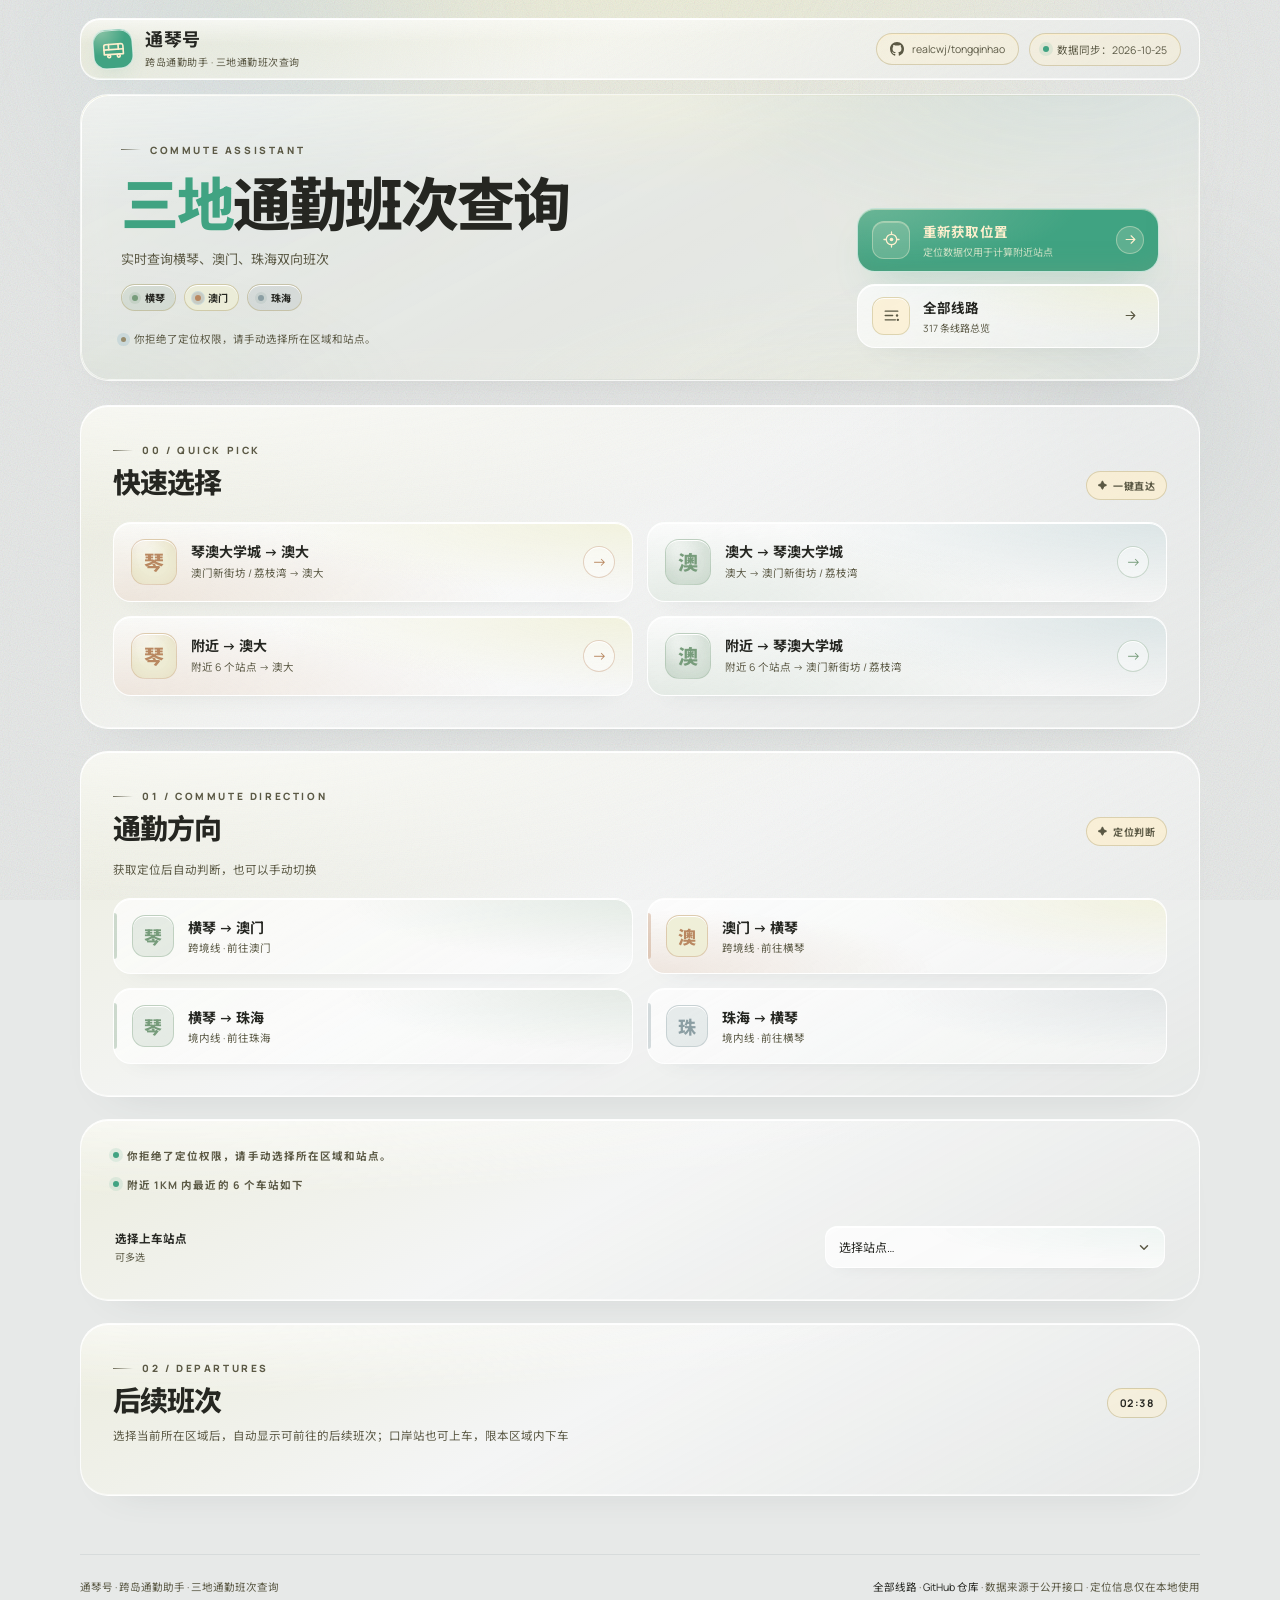
==== commit d3bf8fb2: "Clean up legacy UI code and fix consistency issues Remove unused styles, markup hooks, and script co" ====
--- a/index.html
+++ b/index.html
@@ -10,16 +10,13 @@
   <link rel="preconnect" href="https://fonts.googleapis.com" />
   <link rel="preconnect" href="https://fonts.gstatic.com" crossorigin />
   <link href="https://fonts.googleapis.com/css2?family=Manrope:wght@400;500;600;700;800&family=Noto+Sans+SC:wght@400;500;600;700;800&display=swap" rel="stylesheet" />
-  <link rel="stylesheet" href="styles.css?v=20261026-motion8" />
+  <link rel="stylesheet" href="styles.css?v=20261026-audit5" />
 </head>
 <body>
   <div class="ambient" aria-hidden="true">
-    <span class="ambient__orb ambient__orb--mint"></span>
-    <span class="ambient__orb ambient__orb--sky"></span>
-    <span class="ambient__orb ambient__orb--lavender"></span>
-    <span class="ambient__orb ambient__orb--peach"></span>
-    <span class="ambient__orb ambient__orb--aqua"></span>
-    <span class="ambient__orb ambient__orb--rose"></span>
+    <span class="ambient__orb ambient__orb--mist"></span>
+    <span class="ambient__orb ambient__orb--cream"></span>
+    <span class="ambient__orb ambient__orb--bluegray"></span>
   </div>
   <svg class="glass-defs" aria-hidden="true" focusable="false">
     <filter id="glass-distort" x="-15%" y="-15%" width="130%" height="130%">
@@ -91,7 +88,7 @@
     </header>
 
     <main class="main-content">
-      <section class="section-block quick-section" aria-labelledby="quickTitle">
+      <section class="section-block" aria-labelledby="quickTitle">
         <div class="section-heading">
           <div>
             <span class="section-kicker">00 / QUICK PICK</span>
@@ -110,12 +107,12 @@
             <span><strong>澳大 → 琴澳大学城</strong><small>澳大 → 澳门新街坊 / 荔枝湾</small></span>
             <span class="quick-option__arrow">→</span>
           </button>
-          <button type="button" class="quick-option quick-option--macau quick-option--nearby" data-quick="nearby-to-uma">
+          <button type="button" class="quick-option quick-option--macau" data-quick="nearby-to-uma">
             <span class="quick-option__flag">琴</span>
             <span><strong>附近 → 澳大</strong><small data-config-text>附近 {MAX} 个站点 → 澳大</small></span>
             <span class="quick-option__arrow">→</span>
           </button>
-          <button type="button" class="quick-option quick-option--hengqin quick-option--nearby" data-quick="nearby-to-university">
+          <button type="button" class="quick-option quick-option--hengqin" data-quick="nearby-to-university">
             <span class="quick-option__flag">澳</span>
             <span><strong>附近 → 琴澳大学城</strong><small data-config-text>附近 {MAX} 个站点 → 澳门新街坊 / 荔枝湾</small></span>
             <span class="quick-option__arrow">→</span>
@@ -123,7 +120,7 @@
         </div>
       </section>
 
-      <section class="section-block region-section" aria-labelledby="regionTitle">
+      <section class="section-block" aria-labelledby="regionTitle">
         <div class="section-heading">
           <div>
             <span class="section-kicker">01 / COMMUTE DIRECTION</span>
@@ -133,22 +130,22 @@
         </div>
         <p class="section-description" id="regionReason">获取定位后自动判断，也可以手动切换</p>
         <div class="direction-toggle" id="regionToggle" role="group" aria-label="出行方向">
-          <button type="button" data-option="1-2" class="direction-option direction-option--hengqin">
+          <button type="button" data-option="1-2" class="direction-option direction-option--hengqin" aria-pressed="false">
             <span class="direction-option__flag">琴</span>
             <span><strong>横琴 → 澳门</strong><small>跨境线 · 前往澳门</small></span>
             <span class="direction-option__check">✓</span>
           </button>
-          <button type="button" data-option="2-1" class="direction-option direction-option--macau">
+          <button type="button" data-option="2-1" class="direction-option direction-option--macau" aria-pressed="false">
             <span class="direction-option__flag">澳</span>
             <span><strong>澳门 → 横琴</strong><small>跨境线 · 前往横琴</small></span>
             <span class="direction-option__check">✓</span>
           </button>
-          <button type="button" data-option="1-3" class="direction-option direction-option--hengqin">
+          <button type="button" data-option="1-3" class="direction-option direction-option--hengqin" aria-pressed="false">
             <span class="direction-option__flag">琴</span>
             <span><strong>横琴 → 珠海</strong><small>境内线 · 前往珠海</small></span>
             <span class="direction-option__check">✓</span>
           </button>
-          <button type="button" data-option="3-1" class="direction-option direction-option--zhuhai">
+          <button type="button" data-option="3-1" class="direction-option direction-option--zhuhai" aria-pressed="false">
             <span class="direction-option__flag">珠</span>
             <span><strong>珠海 → 横琴</strong><small>境内线 · 前往横琴</small></span>
             <span class="direction-option__check">✓</span>
@@ -225,7 +222,7 @@
           <span class="clock-label" id="currentTime">--:--</span>
         </div>
 
-        <p class="section-description departure-direction-note" id="departureDirectionNote">选择当前所在区域后，自动显示可前往的后续班次；口岸站也可上车，限本区域内下车</p>
+        <p class="section-description" id="departureDirectionNote">选择当前所在区域后，自动显示可前往的后续班次；口岸站也可上车，限本区域内下车</p>
         <div class="selected-context" id="selectedContext"></div>
         <div class="departure-list" id="departureList"></div>
         <div class="empty-state empty-state--compact" id="departureEmpty" hidden>
@@ -242,7 +239,7 @@
     </footer>
   </div>
 
-  <script src="config.js?v=20261026-palette-unify1" defer></script>
-  <script src="app-v2.js?v=20261026-motion4" defer></script>
+  <script src="config.js?v=20261026-audit5" defer></script>
+  <script src="app-v2.js?v=20261026-audit5" defer></script>
 </body>
 </html>
--- a/styles.css
+++ b/styles.css
@@ -10,20 +10,14 @@
 
   --font-sans: "Manrope", "Noto Sans SC", -apple-system, BlinkMacSystemFont, "Segoe UI", sans-serif;
 
-  --porcelain: #e7e9e8;
-  --mist: #c3d5d7;
   --cream: #efefd5;
-  --sage: #879f88;
   --jade: #40a382;
   --bluegray: #8b9ea3;
-  --olive: #9c9253;
   --terracotta: #b98861;
-  --gray: #888888;
 
   /* 深橄榄强调色阶：用于避免浅色文字看不清 */
   --olive-deep: #5b5945;
   --olive-mid: #978b6b;
-  --sand: #b6a97b;
   --paper-warm: #fdefcd;
 
   /* 文本：正文使用 #252621，辅助文字使用深橄榄 */
@@ -31,7 +25,6 @@
   --ink-soft: #252621;
   --muted: #5b5945;
   --faint: #978b6b;
-  --line: rgba(91, 89, 69, .16);
 
   /* 统一选中态：任何可选项选中后都是同一种实心玉绿 */
   --selected-fill: var(--jade);
@@ -39,24 +32,19 @@
   --selected-subtext: var(--cream);
   --selected-shadow: rgba(37, 38, 33, .24);
 
+  /* 兼容旧变量名：--macau 系列表示主强调玉绿，不代表澳门区域；澳门区域用 --region-macau */
   --macau: var(--jade);
   --macau-deep: var(--jade);
-  --macau-fill: var(--jade);
-  --macau-fill-deep: var(--sage);
   --macau-soft: rgba(64, 163, 130, .14);
   --macau-border: rgba(64, 163, 130, .34);
 
+  /* 横琴：苔绿 */
   --hengqin: #779c7b;
-  --hengqin-deep: #779c7b;
-  --hengqin-fill: #779c7b;
-  --hengqin-fill-deep: #879f88;
   --hengqin-soft: rgba(119, 156, 123, .16);
   --hengqin-border: rgba(119, 156, 123, .34);
 
+  /* 珠海：青灰 */
   --zhuhai: var(--bluegray);
-  --zhuhai-deep: var(--bluegray);
-  --zhuhai-fill: var(--bluegray);
-  --zhuhai-fill-deep: var(--bluegray);
   --zhuhai-soft: rgba(139, 158, 163, .18);
   --zhuhai-border: rgba(139, 158, 163, .34);
 
@@ -65,18 +53,15 @@
   --gold-soft: rgba(253, 239, 205, .72);
   --gold-border: rgba(182, 169, 123, .45);
 
+  /* 澳门：陶土 */
   --region-macau: var(--terracotta);
   --region-macau-deep: var(--terracotta);
-  --region-macau-fill: var(--terracotta);
-  --region-macau-fill-deep: var(--terracotta);
   --region-macau-soft: rgba(185, 136, 97, .18);
   --region-macau-border: rgba(185, 136, 97, .36);
 
-  --danger: var(--terracotta);
   --radius-xl: 28px;
   --radius-lg: 22px;
   --radius-md: 16px;
-  --radius-sm: 12px;
 
   --glass-blur: blur(14px) saturate(130%) brightness(1.02);
   --glass-shadow:
@@ -184,7 +169,7 @@
   transform: translateZ(0);
 }
 
-.ambient__orb--mint {
+.ambient__orb--mist {
   top: -16vw;
   left: 1vw;
   width: min(38vw, 540px);
@@ -194,7 +179,7 @@
   animation: orbDriftA 38s ease-in-out infinite alternate;
 }
 
-.ambient__orb--sky {
+.ambient__orb--cream {
   top: -12vh;
   right: 5vw;
   width: min(36vw, 520px);
@@ -204,7 +189,7 @@
   animation: orbDriftB 44s ease-in-out infinite alternate;
 }
 
-.ambient__orb--lavender {
+.ambient__orb--bluegray {
   top: 25vh;
   right: -4vw;
   width: min(30vw, 430px);
@@ -212,36 +197,6 @@
   opacity: .18;
   background: radial-gradient(circle at 50% 50%, rgba(139, 158, 163, .82), rgba(139, 158, 163, .2) 56%, transparent 74%);
   animation: orbDriftC 40s ease-in-out infinite alternate;
-}
-
-.ambient__orb--peach {
-  top: 35vh;
-  left: -2vw;
-  width: min(32vw, 460px);
-  aspect-ratio: 1;
-  opacity: .05;
-  background: radial-gradient(circle at 50% 50%, rgba(195, 213, 215, .72), rgba(195, 213, 215, .16) 56%, transparent 74%);
-  animation: orbDriftB 46s ease-in-out infinite alternate-reverse;
-}
-
-.ambient__orb--aqua {
-  top: 66vh;
-  right: 7vw;
-  width: min(30vw, 430px);
-  aspect-ratio: 1;
-  opacity: .05;
-  background: radial-gradient(circle at 50% 50%, rgba(139, 158, 163, .7), rgba(139, 158, 163, .16) 56%, transparent 74%);
-  animation: orbDriftC 42s ease-in-out infinite alternate;
-}
-
-.ambient__orb--rose {
-  top: 82vh;
-  left: 11vw;
-  width: min(24vw, 360px);
-  aspect-ratio: 1;
-  opacity: .04;
-  background: radial-gradient(circle at 50% 50%, rgba(139, 158, 163, .7), rgba(139, 158, 163, .16) 56%, transparent 74%);
-  animation: orbDriftA 48s ease-in-out infinite alternate-reverse;
 }
 
 @keyframes orbDriftA {
@@ -910,29 +865,9 @@
   line-height: 1.7;
 }
 
-.region-section .section-kicker { color: var(--hengqin-deep); }
-
-.region-section .ai-badge {
-  color: var(--hengqin-deep);
-  border-color: var(--hengqin-border);
-  background: var(--hengqin-soft);
-}
-
-.departures-section .section-kicker { color: var(--zhuhai-deep); }
-
-.routes-main .route-results-heading .section-kicker { color: var(--zhuhai-deep); }
-
 /* ============================================================
    快速选择
    ============================================================ */
-
-.quick-section {
-  background:
-    radial-gradient(120% 90% at 8% -16%, rgba(255, 255, 255, .9), transparent 58%),
-    radial-gradient(85% 120% at 100% 0%, rgba(239, 239, 213, .5), transparent 56%),
-    radial-gradient(70% 110% at 0% 100%, rgba(195, 213, 215, .35), transparent 60%),
-    linear-gradient(152deg, rgba(239, 239, 213, .6), rgba(255, 255, 255, .55) 48%, rgba(231, 233, 232, .74));
-}
 
 .quick-actions {
   display: grid;
@@ -1084,8 +1019,6 @@
   --accent: var(--hengqin);
   --accent-soft: var(--hengqin-soft);
   --accent-border: var(--hengqin-border);
-  --accent-fill: var(--hengqin-fill);
-  --accent-fill-deep: var(--hengqin-fill-deep);
   position: relative;
   display: flex;
   align-items: center;
@@ -1133,8 +1066,6 @@
   --accent: var(--region-macau);
   --accent-soft: var(--region-macau-soft);
   --accent-border: var(--region-macau-border);
-  --accent-fill: var(--region-macau-fill);
-  --accent-fill-deep: var(--region-macau-fill-deep);
   background:
     radial-gradient(90% 140% at 100% 0%, rgba(239, 239, 213, .7), transparent 60%),
     radial-gradient(90% 140% at 0% 100%, var(--region-macau-soft), transparent 62%),
@@ -1145,16 +1076,12 @@
   --accent: var(--hengqin);
   --accent-soft: var(--hengqin-soft);
   --accent-border: var(--hengqin-border);
-  --accent-fill: var(--hengqin-fill);
-  --accent-fill-deep: var(--hengqin-fill-deep);
 }
 
 .direction-option--zhuhai {
   --accent: var(--zhuhai);
   --accent-soft: var(--zhuhai-soft);
   --accent-border: var(--zhuhai-border);
-  --accent-fill: var(--zhuhai-fill);
-  --accent-fill-deep: var(--zhuhai-fill-deep);
 }
 
 .direction-option::before {
@@ -1384,6 +1311,7 @@
   border-radius: 50%;
   background: var(--accent);
   box-shadow: 0 0 8px var(--accent);
+  transition: background-color .24s var(--ease), box-shadow .24s;
 }
 
 .distance {
@@ -1667,10 +1595,10 @@
 
 .station-picker__tag {
   margin-left: auto;
-  border: 1px solid transparent;
+  border: 1px solid var(--hengqin-border);
   border-radius: 999px;
   padding: 3px 8px;
-  color: var(--hengqin-deep);
+  color: var(--ink);
   background: var(--hengqin-soft);
   font-size: 9px;
   font-weight: 700;
@@ -1678,13 +1606,13 @@
 }
 
 .station-picker__tag--2 {
-  color: var(--macau-deep);
-  border-color: var(--macau-border);
-  background: var(--macau-soft);
+  color: var(--ink);
+  border-color: var(--region-macau-border);
+  background: var(--region-macau-soft);
 }
 
 .station-picker__tag--3 {
-  color: var(--zhuhai-deep);
+  color: var(--ink);
   border-color: var(--zhuhai-border);
   background: var(--zhuhai-soft);
 }
@@ -1720,7 +1648,7 @@
 
 .selected-context:empty { display: none; }
 
-.selected-context strong { color: var(--macau-deep); }
+.selected-context strong { color: var(--ink); }
 
 .departure-list {
   display: grid;
@@ -1822,7 +1750,7 @@
 
 .departure-card__route .departure-card__boarding {
   margin-top: 3px;
-  color: var(--hengqin-deep);
+  color: var(--muted);
   font-weight: 600;
 }
 
@@ -1833,7 +1761,7 @@
 
 .departure-card__countdown strong {
   display: block;
-  color: var(--macau-deep);
+  color: var(--ink);
   font-size: 13px;
   font-weight: 800;
   font-variant-numeric: tabular-nums;
@@ -1936,7 +1864,7 @@
   grid-template-rows: 0fr;
   border-top: 1px solid transparent;
   background: transparent;
-  transition: grid-template-rows .46s var(--ease), border-color .25s;
+  transition: grid-template-rows .5s var(--ease), border-color .25s;
 }
 
 .route-details__inner {
@@ -1949,7 +1877,7 @@
   background: rgba(255, 255, 255, .18);
   opacity: 0;
   transform: translateY(-6px);
-  transition: opacity .24s var(--ease), transform .34s var(--ease);
+  transition: opacity .26s var(--ease), transform .4s var(--ease);
 }
 
 .departure-card--expanded .route-details {
@@ -1960,7 +1888,7 @@
 .departure-card--expanded .route-details__body {
   opacity: 1;
   transform: none;
-  transition-delay: .06s;
+  transition-delay: .07s;
 }
 
 .route-timeline {
@@ -2035,8 +1963,6 @@
   background: var(--macau);
   box-shadow: 0 0 0 1px var(--macau), 0 0 10px rgba(64, 163, 130, .35);
 }
-
-.timeline-stop.is-allowed strong { color: var(--macau-deep); }
 
 /* ============================================================
    空状态 / 页脚
@@ -2107,7 +2033,7 @@
   transition: color .2s;
 }
 
-.footer a:hover { color: var(--macau-deep); }
+.footer a:hover { color: var(--gold); }
 
 /* ============================================================
    全部线路页
@@ -2224,6 +2150,9 @@
 }
 
 .route-filters button {
+  display: inline-flex;
+  align-items: center;
+  justify-content: center;
   min-height: 34px;
   padding: 0 13px;
   border-radius: 10px;
@@ -2234,6 +2163,18 @@
   transition: color .2s, background-color .22s, box-shadow .24s, transform .16s var(--ease);
 }
 
+.route-filter__check {
+  display: inline-block;
+  width: 8px;
+  flex: none;
+  margin-right: 5px;
+  opacity: 0;
+  font-size: 9px;
+  font-weight: 800;
+  line-height: 1;
+  transition: opacity .18s;
+}
+
 .route-filters button:hover {
   color: var(--ink);
   background: rgba(239, 239, 213, .55);
@@ -2247,12 +2188,8 @@
     0 10px 22px -12px rgba(64, 163, 130, .45);
 }
 
-.route-filters button.is-selected::before {
-  content: "\2713";
-  display: inline-block;
-  margin-right: 5px;
-  font-size: 9px;
-  font-weight: 800;
+.route-filters button.is-selected .route-filter__check {
+  opacity: 1;
   animation: checkPop .26s var(--ease) both;
 }
 
@@ -2400,7 +2337,7 @@
   padding: 6px 9px;
   border: 1px solid var(--hengqin-border);
   border-radius: 8px;
-  color: var(--hengqin-deep);
+  color: var(--ink);
   background: var(--hengqin-soft);
   font-size: 9px;
   font-weight: 700;
@@ -2408,14 +2345,14 @@
 }
 
 .direction-chip--2 {
-  border-color: var(--macau-border);
-  color: var(--macau-deep);
-  background: var(--macau-soft);
+  border-color: var(--region-macau-border);
+  color: var(--ink);
+  background: var(--region-macau-soft);
 }
 
 .direction-chip--3 {
   border-color: var(--zhuhai-border);
-  color: var(--zhuhai-deep);
+  color: var(--ink);
   background: var(--zhuhai-soft);
 }
 
@@ -2444,7 +2381,7 @@
 }
 
 .vehicle-chip.is-running { border-color: var(--macau); }
-.vehicle-chip.is-running strong { color: var(--macau-deep); }
+.vehicle-chip.is-running strong { color: var(--ink-soft); }
 
 .vehicle-chip.is-waiting { border-color: var(--gold-bright); }
 .vehicle-chip.is-waiting strong { color: var(--gold); }
@@ -2452,7 +2389,7 @@
 .vehicle-chip.is-finished { border-color: rgba(84, 104, 106, .22); }
 
 .vehicle-chip.is-idle { border-color: var(--zhuhai); }
-.vehicle-chip.is-idle strong { color: var(--zhuhai-deep); }
+.vehicle-chip.is-idle strong { color: var(--ink-soft); }
 
 .directory-card__meta { text-align: center; }
 
@@ -2589,8 +2526,8 @@
 }
 
 .directory-stop--2 .directory-stop__line {
-  background: var(--macau);
-  box-shadow: 0 0 0 1px var(--macau);
+  background: var(--region-macau);
+  box-shadow: 0 0 0 1px var(--region-macau);
 }
 
 .directory-stop--3 .directory-stop__line {
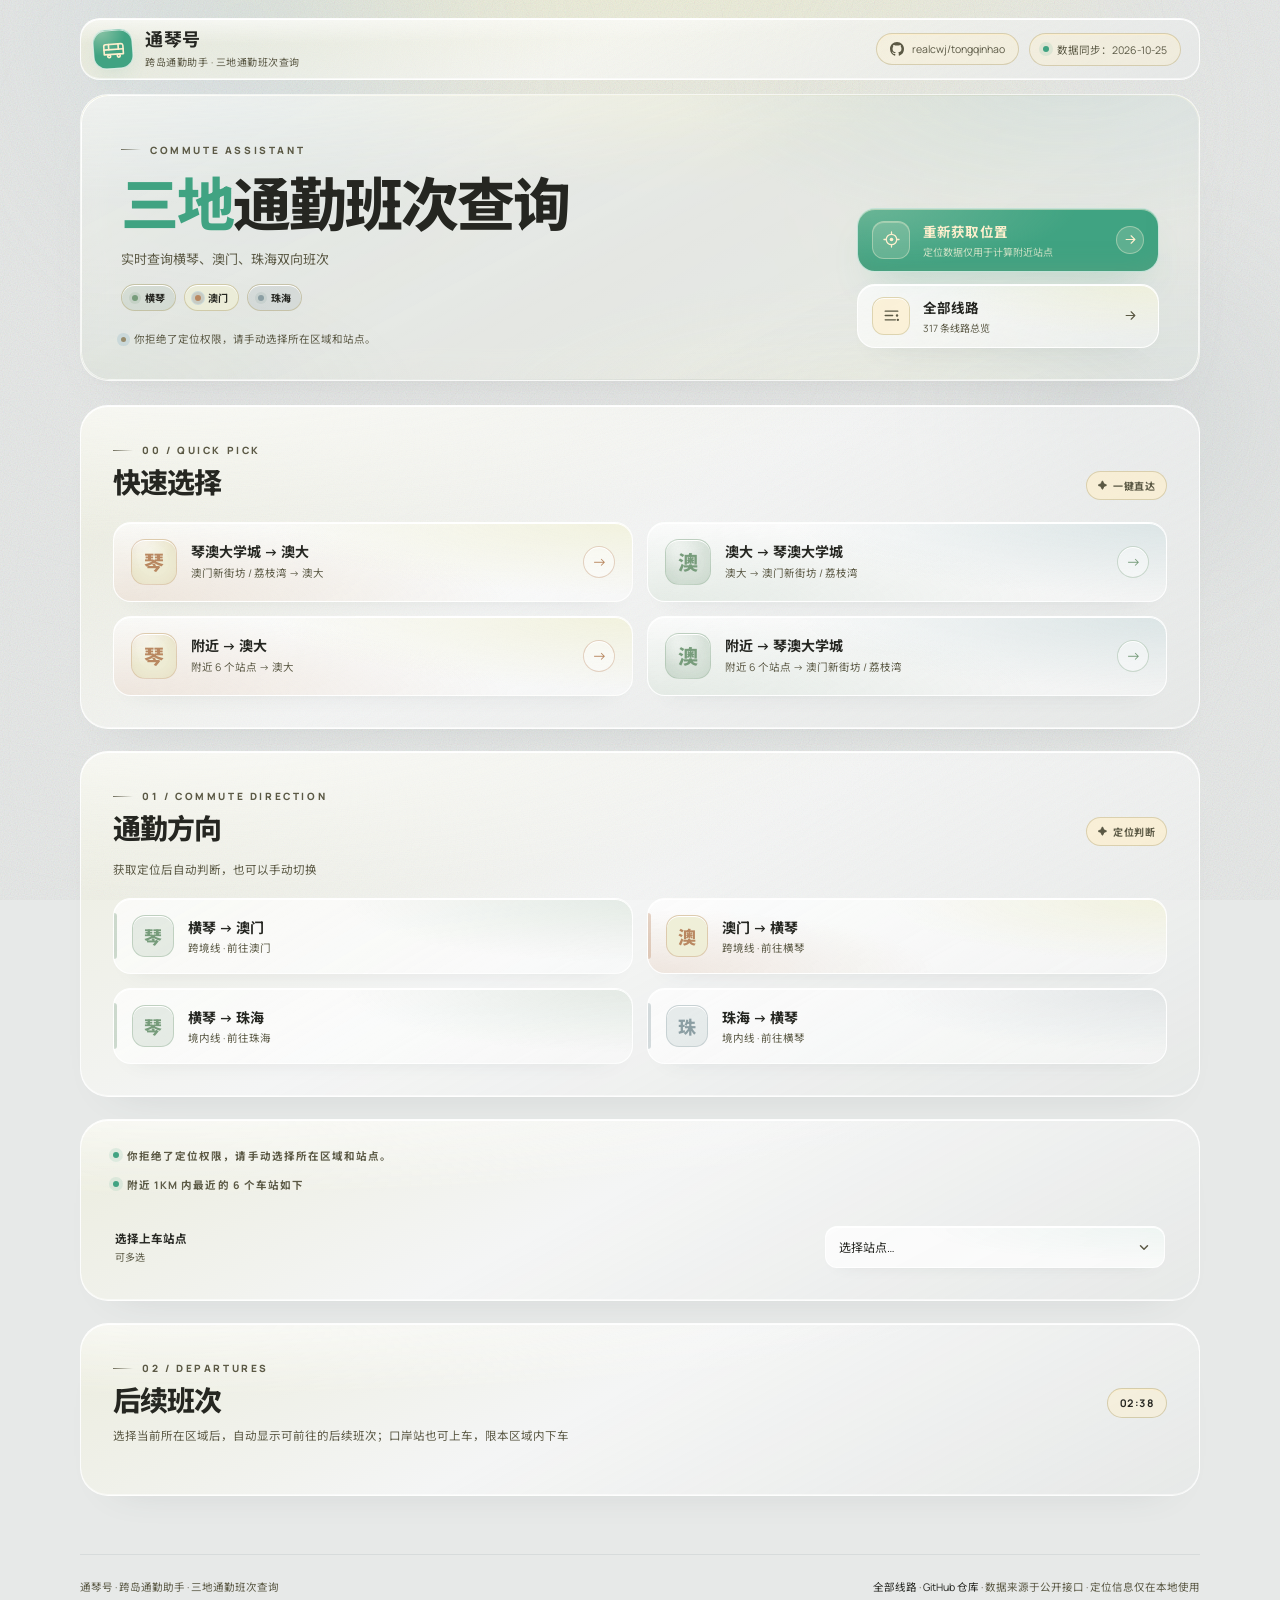
==== commit a96950d1: "Animate timeline stop rings" ====
--- a/index.html
+++ b/index.html
@@ -10,7 +10,7 @@
   <link rel="preconnect" href="https://fonts.googleapis.com" />
   <link rel="preconnect" href="https://fonts.gstatic.com" crossorigin />
   <link href="https://fonts.googleapis.com/css2?family=Manrope:wght@400;500;600;700;800&family=Noto+Sans+SC:wght@400;500;600;700;800&display=swap" rel="stylesheet" />
-  <link rel="stylesheet" href="styles.css?v=20261026-audit5" />
+  <link rel="stylesheet" href="styles.css?v=20261026-card9" />
 </head>
 <body>
   <div class="ambient" aria-hidden="true">
@@ -239,7 +239,7 @@
     </footer>
   </div>
 
-  <script src="config.js?v=20261026-audit5" defer></script>
-  <script src="app-v2.js?v=20261026-audit5" defer></script>
+<script src="config.js?v=20261026-card9" defer></script>
+<script src="app-v2.js?v=20261026-card9" defer></script>
 </body>
 </html>
--- a/styles.css
+++ b/styles.css
@@ -230,6 +230,17 @@
 @keyframes softIn {
   from { opacity: .45; transform: translateY(6px); }
   to { opacity: 1; transform: none; }
+}
+
+@keyframes dotRingIn {
+  0% { opacity: .6; transform: scale(2.6); }
+  70% { opacity: .2; }
+  100% { opacity: 0; transform: scale(1); }
+}
+
+@keyframes dotHalo {
+  0%, 100% { box-shadow: 0 0 0 1px var(--dot-ring), 0 0 9px var(--dot-glow); }
+  50% { box-shadow: 0 0 0 3px var(--dot-ring), 0 0 15px var(--dot-glow); }
 }
 
 .page-shell {
@@ -1655,130 +1666,67 @@
   gap: 11px;
 }
 
-.departure-card {
-  position: relative;
-  min-height: 96px;
-  border: 1px solid rgba(255, 255, 255, .9);
-  border-radius: 18px;
-  background:
-    radial-gradient(120% 150% at 100% 0%, rgba(239, 239, 213, .35), transparent 58%),
-    linear-gradient(155deg, rgba(255, 255, 255, .7), rgba(255, 255, 255, .45));
-  box-shadow:
-    inset 0 1px 0 #fff,
-    0 14px 26px -24px rgba(66, 84, 86, .22);
+.departure-card .directory-card__summary {
+  grid-template-columns: minmax(88px, auto) minmax(0, 1fr) minmax(108px, 160px) minmax(110px, auto) 40px 24px;
+  gap: 12px;
+  min-height: 86px;
+  padding: 13px 18px 13px 22px;
+}
+
+.departure-card__ride-row { display: contents; }
+
+.departure-card__time--multi strong { line-height: 1.32; }
+
+.departure-card__or {
+  color: var(--muted);
+  font-size: 9px;
+  font-weight: 400;
+  letter-spacing: normal;
+}
+
+.departure-card__day { font-size: .56em; }
+
+.boarding-stack {
+  display: flex;
+  min-width: 0;
+  max-width: 160px;
+  flex-direction: column;
+  gap: 3px;
+  padding: 6px 9px;
+  border: 1px solid var(--accent-border);
+  border-radius: 8px;
+  color: var(--ink);
+  background: var(--accent-soft);
+}
+
+.boarding-stop {
+  display: flex;
+  min-width: 0;
+  align-items: baseline;
+  gap: 6px;
+  line-height: 1.35;
+}
+
+.boarding-stop time {
+  flex: none;
+  color: var(--ink);
+  font-size: 9.5px;
+  font-weight: 800;
+  font-variant-numeric: tabular-nums;
+  white-space: nowrap;
+}
+
+.boarding-stop__name {
   overflow: hidden;
-  transition: border-color .22s, background .22s, box-shadow .22s;
-}
-
-.departure-card:hover { border-color: rgba(255, 255, 255, 1); }
-
-.departure-card__summary {
-  display: grid;
-  grid-template-columns: 100px minmax(0, 1fr) auto auto;
-  align-items: center;
-  gap: 22px;
-  padding: 15px 20px;
-}
-
-.departure-card__time strong {
-  display: block;
-  color: var(--ink);
-  font-size: 23px;
-  font-weight: 800;
-  letter-spacing: -.045em;
-  font-variant-numeric: tabular-nums;
-}
-
-.departure-card__time--multi strong { line-height: 1.28; }
-
-.departure-card__or,
-.departure-card__day { font-size: .5em; }
-
-.departure-card__time small {
-  display: block;
-  margin-top: 3px;
-  overflow: hidden;
-  color: var(--muted);
+  color: var(--ink-soft);
   font-size: 9.5px;
+  font-weight: 600;
   text-overflow: ellipsis;
   white-space: nowrap;
 }
 
-.departure-card__time .departure-card__label {
-  margin: 0 0 3px;
-  color: var(--gold);
-  font-size: 9px;
-  letter-spacing: .12em;
-  text-transform: uppercase;
-}
-
-.departure-card__route {
-  position: relative;
-  min-width: 0;
-  padding-left: 18px;
-  border-left: 1px dashed rgba(84, 104, 106, .18);
-}
-
-.departure-card__route::before {
-  content: "";
-  position: absolute;
-  top: 4px;
-  left: -5px;
-  width: 9px;
-  height: 9px;
-  border: 2px solid #efefd5;
-  border-radius: 50%;
-  background: var(--macau);
-  box-shadow: 0 0 0 1px var(--macau), 0 0 10px rgba(64, 163, 130, .3);
-}
-
-.departure-card__route strong {
-  display: block;
-  color: var(--ink);
-  font-size: 12px;
-  font-weight: 700;
-}
-
-.departure-card__route span {
-  display: block;
-  margin-top: 4px;
-  overflow: hidden;
-  color: var(--muted);
-  font-size: 10px;
-  text-overflow: ellipsis;
-}
-
-.departure-card__route .departure-card__boarding {
-  margin-top: 3px;
-  color: var(--muted);
-  font-weight: 600;
-}
-
-.departure-card__countdown {
-  min-width: 96px;
-  text-align: right;
-}
-
-.departure-card__countdown strong {
-  display: block;
-  color: var(--ink);
-  font-size: 13px;
-  font-weight: 800;
-  font-variant-numeric: tabular-nums;
-}
-
-.departure-card__countdown small {
-  display: block;
-  margin-top: 4px;
-  color: var(--muted);
-  font-size: 9.5px;
-}
-
 .departure-card.is-next {
   border-color: rgba(64, 163, 130, .32);
-  background:
-    radial-gradient(120% 150% at 100% 0%, rgba(64, 163, 130, .1), transparent 60%),
-    linear-gradient(155deg, rgba(255, 255, 255, .8), rgba(255, 255, 255, .54));
   box-shadow:
     inset 0 1px 0 #fff,
     0 20px 38px -30px rgba(64, 163, 130, .32);
@@ -1786,78 +1734,7 @@
 
 .departure-card.is-next .departure-card__time strong { color: var(--gold); }
 
-.departure-card--entry .departure-card__route::before {
-  background: var(--gold-bright);
-  box-shadow: 0 0 0 1px var(--gold-bright), 0 0 10px rgba(185, 136, 97, .35);
-}
-
-.departure-card--entry .departure-card__countdown small { color: var(--gold); }
-
-.departure-card.departure-card--expanded {
-  border-color: var(--gold-border);
-  box-shadow:
-    inset 0 1px 0 #fff,
-    0 24px 42px -32px var(--selected-shadow);
-}
-
-.route-toggle {
-  display: inline-flex;
-  align-items: center;
-  gap: 10px;
-  padding: 8px 11px;
-  border: 1px solid rgba(255, 255, 255, .9);
-  border-radius: 10px;
-  color: var(--ink-soft);
-  background: rgba(255, 255, 255, .55);
-  box-shadow: inset 0 1px 0 #fff;
-  font-size: 10px;
-  font-weight: 700;
-  white-space: nowrap;
-  transition: color .2s, border-color .2s, background-color .2s, transform .18s var(--ease);
-}
-
-.route-toggle:hover {
-  color: var(--ink);
-  border-color: var(--gold-border);
-  background: rgba(255, 255, 255, .72);
-}
-
-.route-toggle[aria-expanded="true"] {
-  color: var(--ink);
-  border-color: var(--gold-border);
-  background: rgba(253, 239, 205, .68);
-}
-
-.route-toggle__icon {
-  position: relative;
-  width: 11px;
-  height: 11px;
-  flex: none;
-  color: var(--gold);
-}
-
-.route-toggle__icon::before,
-.route-toggle__icon::after {
-  content: "";
-  position: absolute;
-  top: 50%;
-  left: 50%;
-  width: 10px;
-  height: 1.5px;
-  border-radius: 2px;
-  background: currentColor;
-  transform: translate(-50%, -50%);
-  transition: transform .3s var(--ease), opacity .22s;
-}
-
-.route-toggle__icon::after {
-  transform: translate(-50%, -50%) rotate(90deg);
-}
-
-.route-toggle[aria-expanded="true"] .route-toggle__icon::after {
-  opacity: 0;
-  transform: translate(-50%, -50%) rotate(90deg) scaleX(0);
-}
+.departure-card--entry .departure-card__time small { color: var(--gold); }
 
 .route-details {
   display: grid;
@@ -1873,7 +1750,7 @@
 }
 
 .route-details__body {
-  padding: 18px 20px 22px 124px;
+  padding: 19px 26px 24px 118px;
   background: rgba(255, 255, 255, .18);
   opacity: 0;
   transform: translateY(-6px);
@@ -1953,16 +1830,39 @@
 }
 
 .timeline-stop.is-boarding .timeline-dot {
+  --dot-ring: var(--gold-bright);
+  --dot-glow: rgba(185, 136, 97, .4);
   background: var(--gold-bright);
-  box-shadow: 0 0 0 1px var(--gold-bright), 0 0 10px rgba(185, 136, 97, .4);
+  box-shadow: 0 0 0 1px var(--dot-ring), 0 0 9px var(--dot-glow);
+  animation: dotHalo 1.8s var(--ease) infinite;
 }
 
 .timeline-stop.is-boarding strong { color: var(--gold); }
 
 .timeline-stop.is-allowed .timeline-dot {
+  --dot-ring: var(--macau);
+  --dot-glow: rgba(64, 163, 130, .35);
   background: var(--macau);
-  box-shadow: 0 0 0 1px var(--macau), 0 0 10px rgba(64, 163, 130, .35);
-}
+  box-shadow: 0 0 0 1px var(--dot-ring), 0 0 9px var(--dot-glow);
+  animation: dotHalo 1.8s var(--ease) infinite;
+}
+
+.timeline-stop.is-boarding .timeline-dot::before,
+.timeline-stop.is-allowed .timeline-dot::before {
+  content: "";
+  position: absolute;
+  inset: 0;
+  border: 1.5px solid currentColor;
+  border-radius: inherit;
+  opacity: 0;
+  pointer-events: none;
+  transform-origin: center;
+  will-change: transform, opacity;
+  animation: dotRingIn 1.8s var(--ease) infinite;
+}
+
+.timeline-stop.is-boarding .timeline-dot::before { border-color: var(--gold-bright); }
+.timeline-stop.is-allowed .timeline-dot::before { border-color: var(--macau); }
 
 /* ============================================================
    空状态 / 页脚
@@ -2269,7 +2169,7 @@
 
 .directory-card__summary {
   display: grid;
-  grid-template-columns: 74px minmax(0, 1fr) auto minmax(140px, auto) 44px 24px;
+  grid-template-columns: minmax(74px, auto) minmax(0, 1fr) auto minmax(140px, auto) 44px 24px;
   align-items: center;
   gap: 16px;
   width: 100%;
@@ -2282,16 +2182,17 @@
 
 .directory-card__summary:focus-visible { outline-offset: -3px; }
 
-.directory-card__time strong,
-.directory-card__time small,
 .directory-card__main strong,
 .directory-card__main small,
 .vehicle-chip strong,
-.vehicle-chip small,
-.directory-card__meta strong,
-.directory-card__meta small { display: block; }
+.vehicle-chip small { display: block; }
+
+.directory-card__time {
+  white-space: nowrap;
+}
 
 .directory-card__time strong {
+  display: inline;
   color: var(--ink);
   font-size: 18px;
   font-weight: 800;
@@ -2300,9 +2201,12 @@
 }
 
 .directory-card__time small {
-  margin-top: 3px;
+  display: inline;
+  margin-top: 0;
+  margin-left: 4px;
   color: var(--muted);
   font-size: 9px;
+  white-space: nowrap;
 }
 
 .directory-card__main { min-width: 0; }
@@ -2391,9 +2295,13 @@
 .vehicle-chip.is-idle { border-color: var(--zhuhai); }
 .vehicle-chip.is-idle strong { color: var(--ink-soft); }
 
-.directory-card__meta { text-align: center; }
+.directory-card__meta {
+  text-align: center;
+  white-space: nowrap;
+}
 
 .directory-card__meta strong {
+  display: inline;
   color: var(--ink-soft);
   font-size: 14px;
   font-weight: 800;
@@ -2401,7 +2309,9 @@
 }
 
 .directory-card__meta small {
-  margin-top: 2px;
+  display: inline;
+  margin-top: 0;
+  margin-left: 2px;
   color: var(--muted);
   font-size: 8.5px;
 }
@@ -2676,25 +2586,42 @@
   .station-picker__search input,
   .route-search input { font-size: 16px; }
 
-  .departure-card__summary {
-    grid-template-columns: 96px minmax(0, 1fr);
-    gap: 13px;
-    padding: 14px;
+  .departure-card .directory-card__summary {
+    grid-template-columns: minmax(76px, auto) minmax(0, 1fr) 26px;
+    gap: 10px;
+    min-height: 0;
+    padding: 14px 14px 14px 18px;
+    align-items: start;
   }
 
-  .departure-card__countdown {
-    grid-column: 2;
+  .departure-card .directory-card__time { grid-column: 1; grid-row: 1; }
+  .departure-card .directory-card__main { grid-column: 2; grid-row: 1; }
+
+  .departure-card__ride-row {
+    display: flex;
+    grid-column: 1 / -1;
+    grid-row: 2;
+    align-items: center;
+    gap: 10px;
     min-width: 0;
-    text-align: left;
   }
 
-  .route-toggle {
-    grid-column: 1 / -1;
-    justify-content: space-between;
-    width: 100%;
+  .departure-card .boarding-stack {
+    flex: 1 1 0;
+    width: auto;
+    max-width: none;
   }
 
-  .route-details__body { padding: 17px 14px 19px; }
+  .departure-card .vehicle-chip {
+    flex: 0 1 auto;
+    min-width: 0;
+    max-width: 48%;
+  }
+
+  .departure-card .directory-card__meta { display: none; }
+  .departure-card .directory-card__expand { grid-column: 3; grid-row: 1; }
+
+  .route-details__body { padding: 17px 14px 22px; }
 
   .footer {
     align-items: flex-start;
@@ -2718,7 +2645,7 @@
   .route-filters button { padding: 0 5px; font-size: 9.5px; }
 
   .directory-card__summary {
-    grid-template-columns: 58px minmax(0, 1fr) 26px;
+    grid-template-columns: minmax(58px, auto) minmax(0, 1fr) 26px;
     gap: 11px;
     min-height: 90px;
     padding: 14px 14px 14px 18px;
@@ -2810,7 +2737,6 @@
   .quick-option,
   .direction-option,
   .station-card,
-  .route-toggle,
   .route-filters button,
   .station-picker__button,
   .location-button,
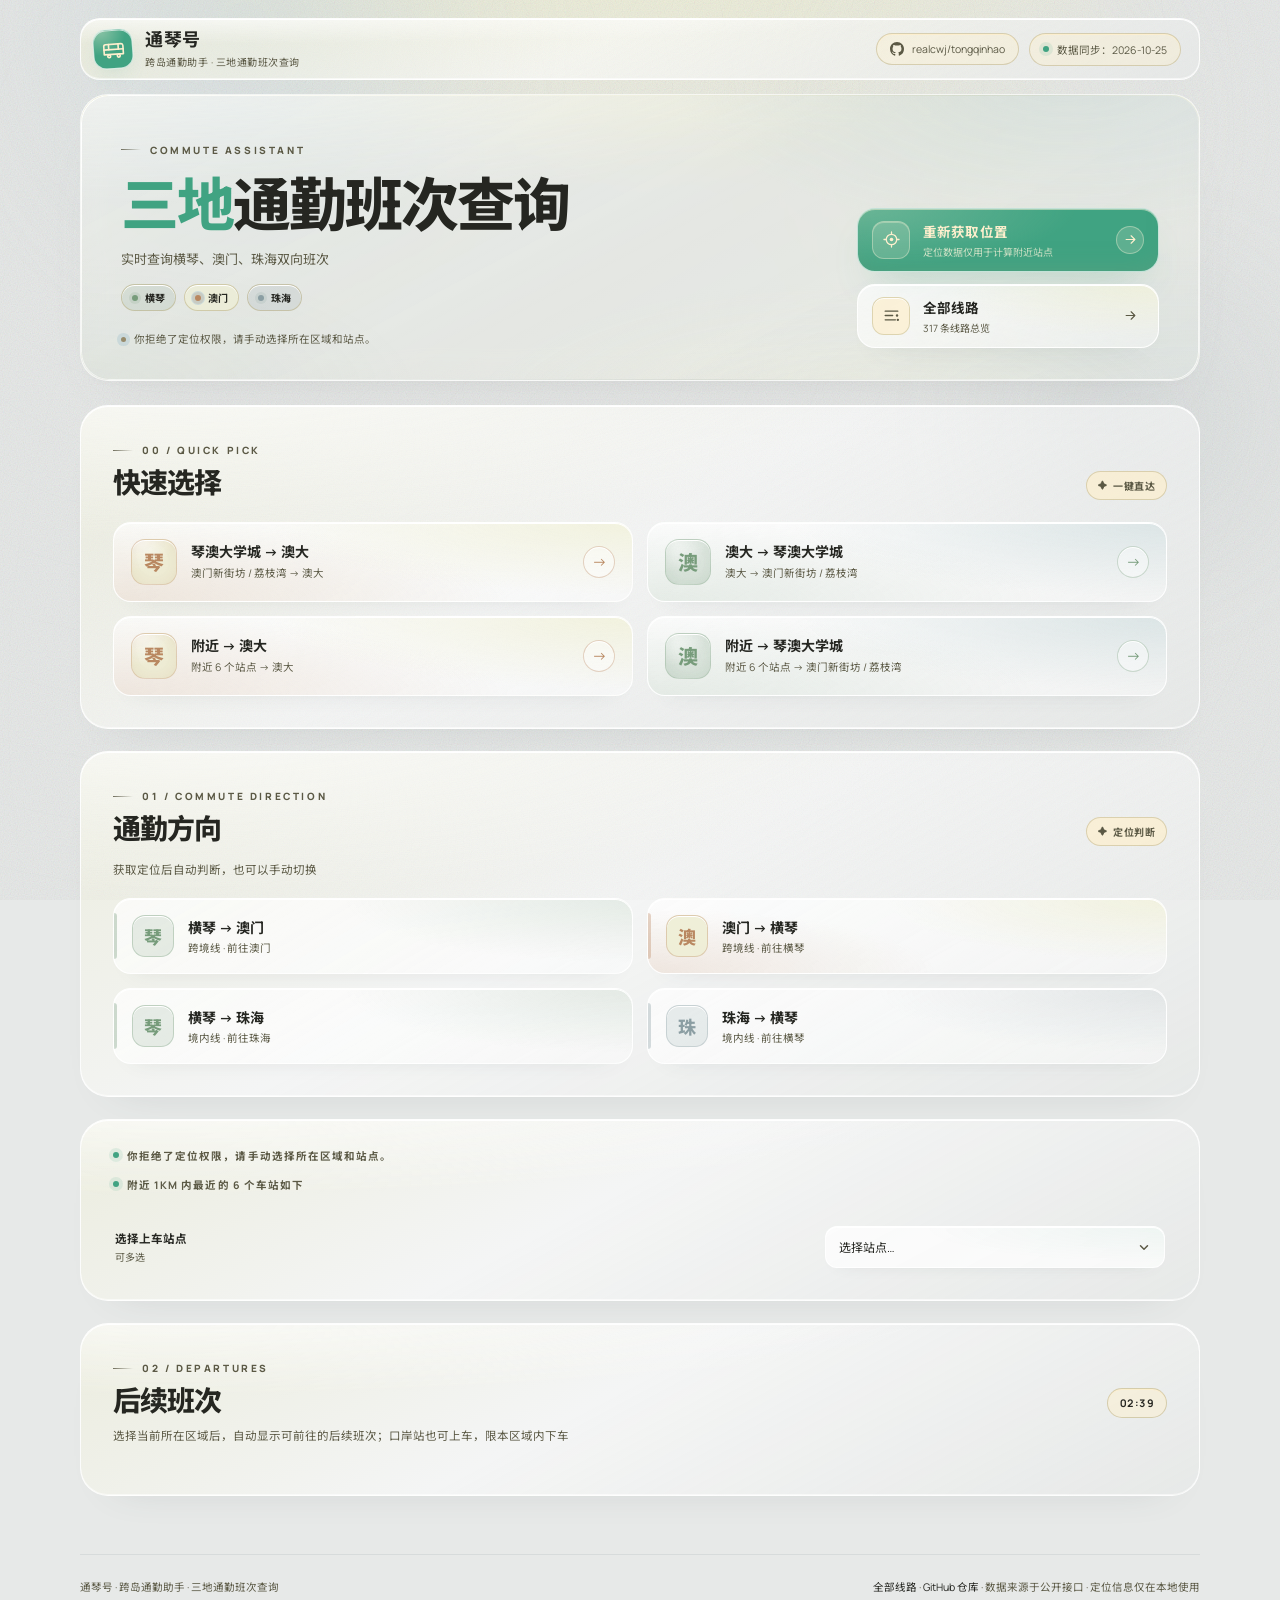
==== commit 05217b2c: "Refine departure status and split cards by service date" ====
--- a/index.html
+++ b/index.html
@@ -10,7 +10,7 @@
   <link rel="preconnect" href="https://fonts.googleapis.com" />
   <link rel="preconnect" href="https://fonts.gstatic.com" crossorigin />
   <link href="https://fonts.googleapis.com/css2?family=Manrope:wght@400;500;600;700;800&family=Noto+Sans+SC:wght@400;500;600;700;800&display=swap" rel="stylesheet" />
-  <link rel="stylesheet" href="styles.css?v=20261026-card9" />
+  <link rel="stylesheet" href="styles.css?v=20261026-card13" />
 </head>
 <body>
   <div class="ambient" aria-hidden="true">
@@ -239,7 +239,7 @@
     </footer>
   </div>
 
-<script src="config.js?v=20261026-card9" defer></script>
-<script src="app-v2.js?v=20261026-card9" defer></script>
+<script src="config.js?v=20261026-card13" defer></script>
+<script src="app-v2.js?v=20261026-card13" defer></script>
 </body>
 </html>
--- a/styles.css
+++ b/styles.css
@@ -2598,7 +2598,8 @@
   .departure-card .directory-card__main { grid-column: 2; grid-row: 1; }
 
   .departure-card__ride-row {
-    display: flex;
+    display: grid;
+    grid-template-columns: repeat(2, minmax(0, 1fr));
     grid-column: 1 / -1;
     grid-row: 2;
     align-items: center;
@@ -2607,15 +2608,17 @@
   }
 
   .departure-card .boarding-stack {
-    flex: 1 1 0;
+    grid-column: auto;
+    grid-row: auto;
     width: auto;
     max-width: none;
   }
 
   .departure-card .vehicle-chip {
-    flex: 0 1 auto;
+    grid-column: auto;
+    grid-row: auto;
     min-width: 0;
-    max-width: 48%;
+    max-width: none;
   }
 
   .departure-card .directory-card__meta { display: none; }
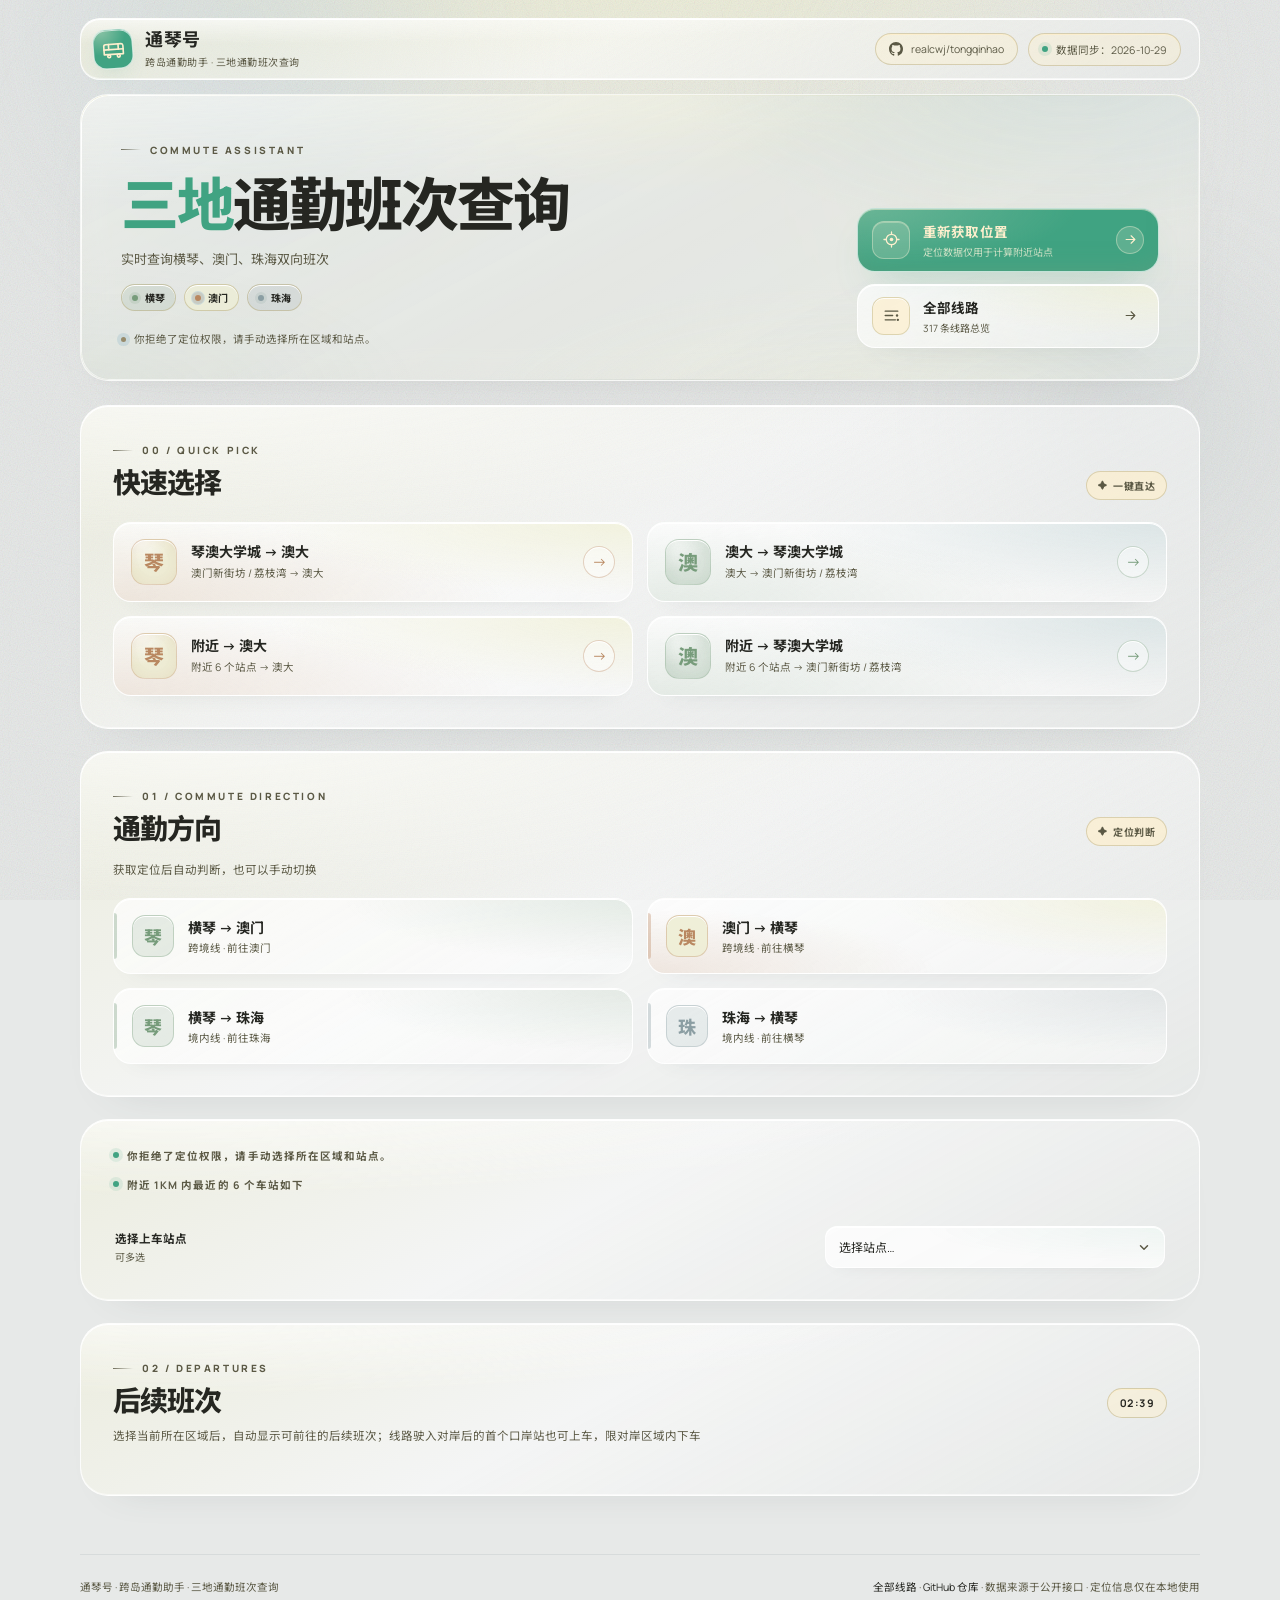
==== commit c2201329: "fix: 口岸站改为对岸首站判定并统一上车方向 - 口岸站定义为跨境线进入对岸后的首个站点，移除站名匹配（isPortStopName） - entryBoardingDirections 记录线路自" ====
--- a/index.html
+++ b/index.html
@@ -222,7 +222,7 @@
           <span class="clock-label" id="currentTime">--:--</span>
         </div>
 
-        <p class="section-description" id="departureDirectionNote">选择当前所在区域后，自动显示可前往的后续班次；口岸站也可上车，限本区域内下车</p>
+        <p class="section-description" id="departureDirectionNote">选择当前所在区域后，自动显示可前往的后续班次；线路驶入对岸后的首个口岸站也可上车，限对岸区域内下车</p>
         <div class="selected-context" id="selectedContext"></div>
         <div class="departure-list" id="departureList"></div>
         <div class="empty-state empty-state--compact" id="departureEmpty" hidden>
@@ -240,6 +240,6 @@
   </div>
 
 <script src="config.js?v=20261026-card13" defer></script>
-<script src="app-v2.js?v=20261026-card13" defer></script>
+<script src="app-v2.js?v=20261029-port-entry" defer></script>
 </body>
 </html>
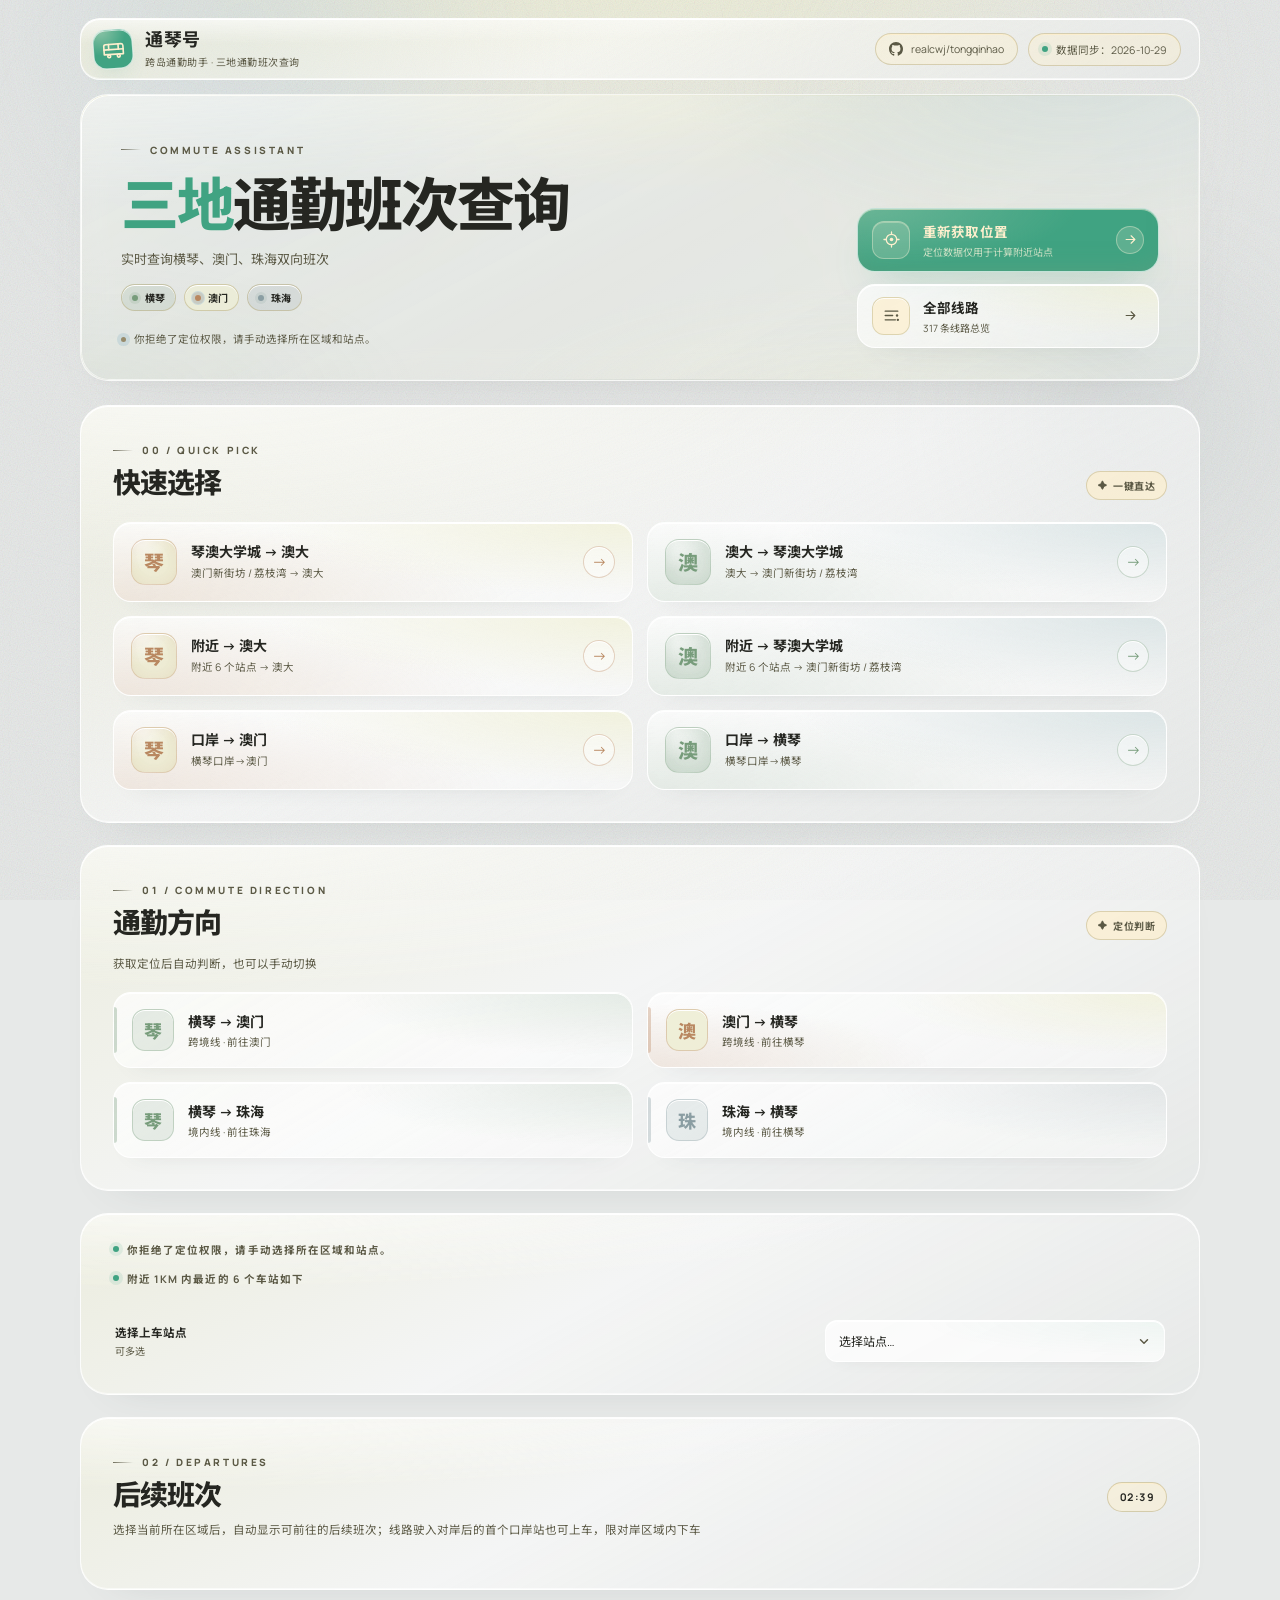
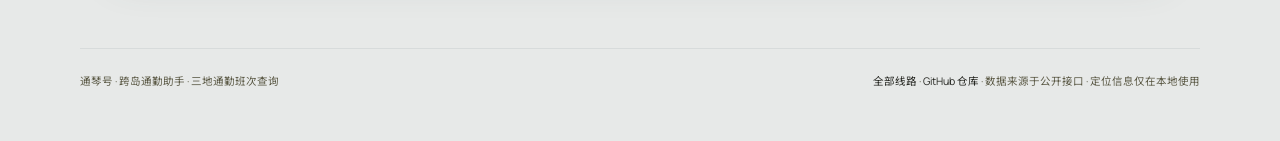
==== commit bd530dc0: "feat: 快速选择新增口岸→澳门 / 口岸→横琴 - 新增两个快速选择：只选择口岸上车站点，下车站保持默认全部 - 口岸上车站按区域与方向结构筛选（entryBoardingDirections），" ====
--- a/index.html
+++ b/index.html
@@ -117,6 +117,16 @@
             <span><strong>附近 → 琴澳大学城</strong><small data-config-text>附近 {MAX} 个站点 → 澳门新街坊 / 荔枝湾</small></span>
             <span class="quick-option__arrow">→</span>
           </button>
+          <button type="button" class="quick-option quick-option--macau" data-quick="port-to-macau">
+            <span class="quick-option__flag">琴</span>
+            <span><strong>口岸 → 澳门</strong><small>横琴口岸→澳门</small></span>
+            <span class="quick-option__arrow">→</span>
+          </button>
+          <button type="button" class="quick-option quick-option--hengqin" data-quick="port-to-hengqin">
+            <span class="quick-option__flag">澳</span>
+            <span><strong>口岸 → 横琴</strong><small>横琴口岸→横琴</small></span>
+            <span class="quick-option__arrow">→</span>
+          </button>
         </div>
       </section>
 
@@ -240,6 +250,6 @@
   </div>
 
 <script src="config.js?v=20261026-card13" defer></script>
-<script src="app-v2.js?v=20261029-port-entry" defer></script>
+<script src="app-v2.js?v=20261029-port-quick" defer></script>
 </body>
 </html>
